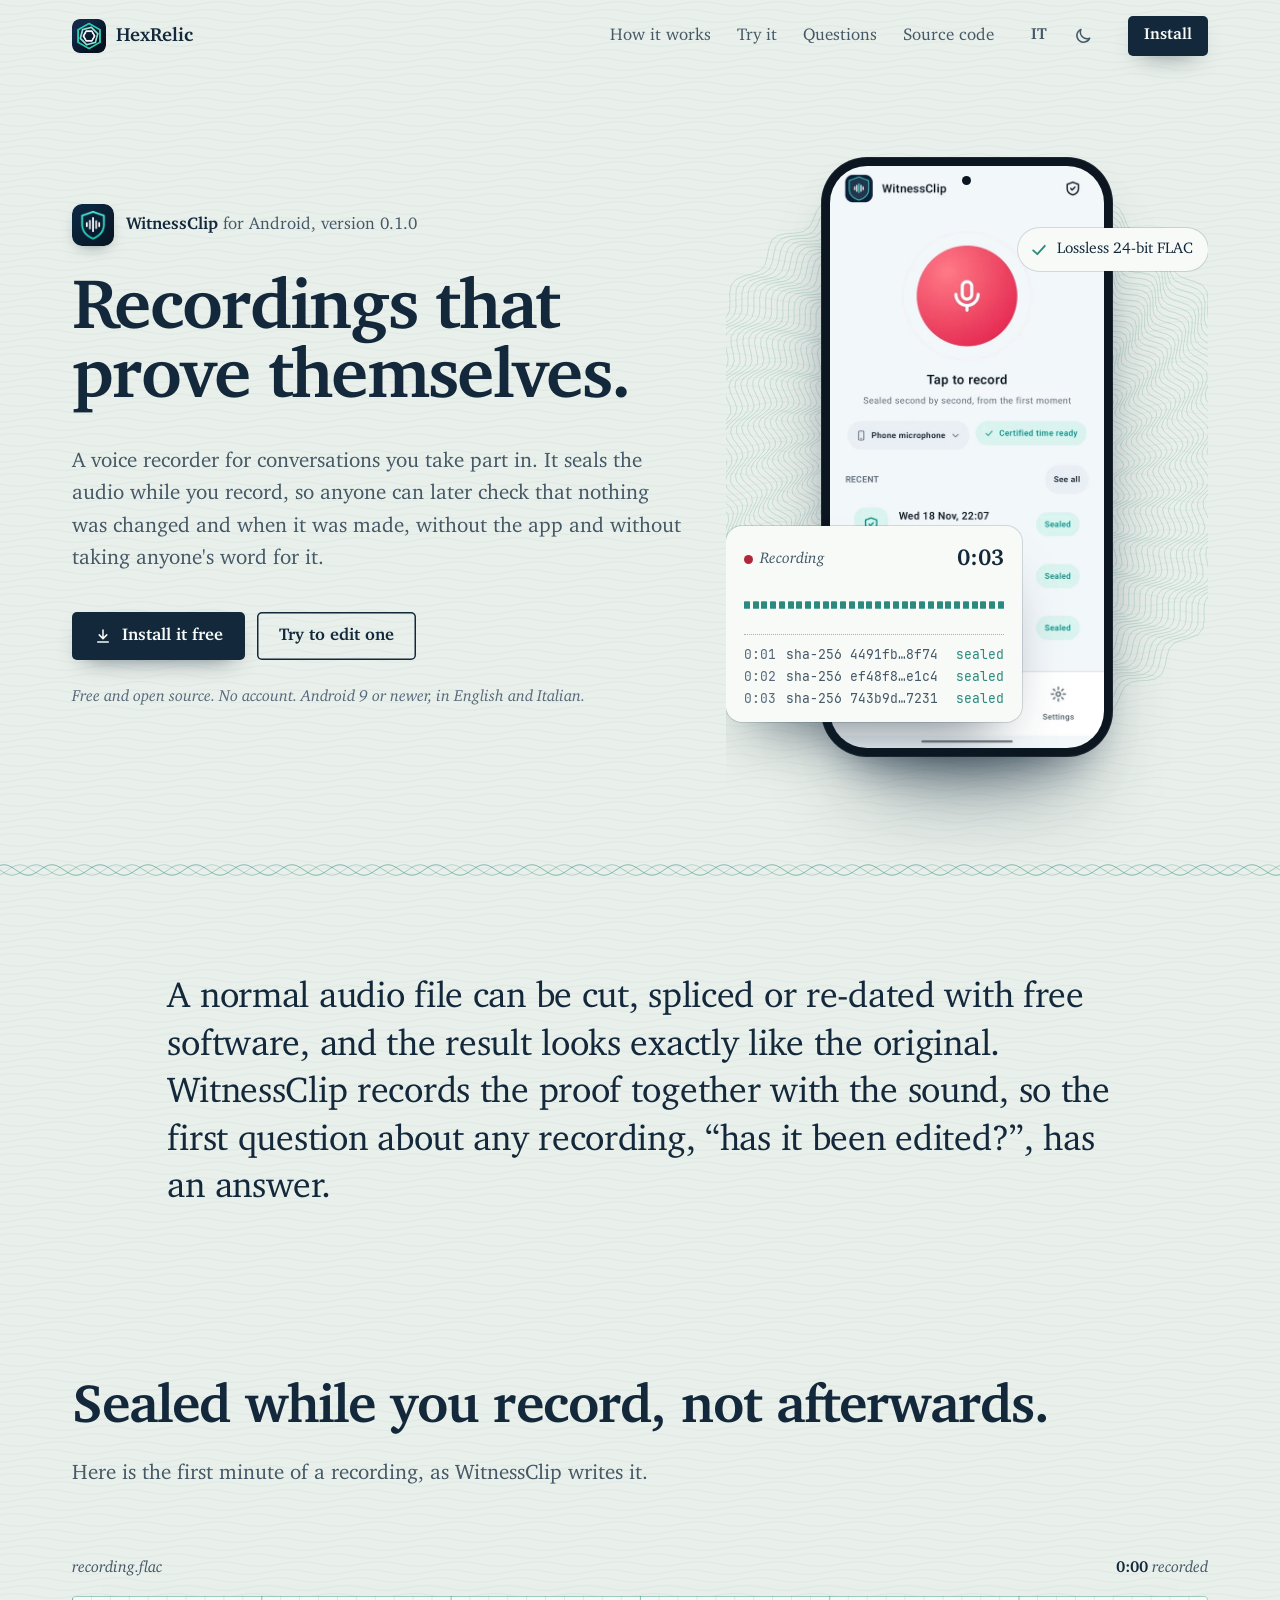
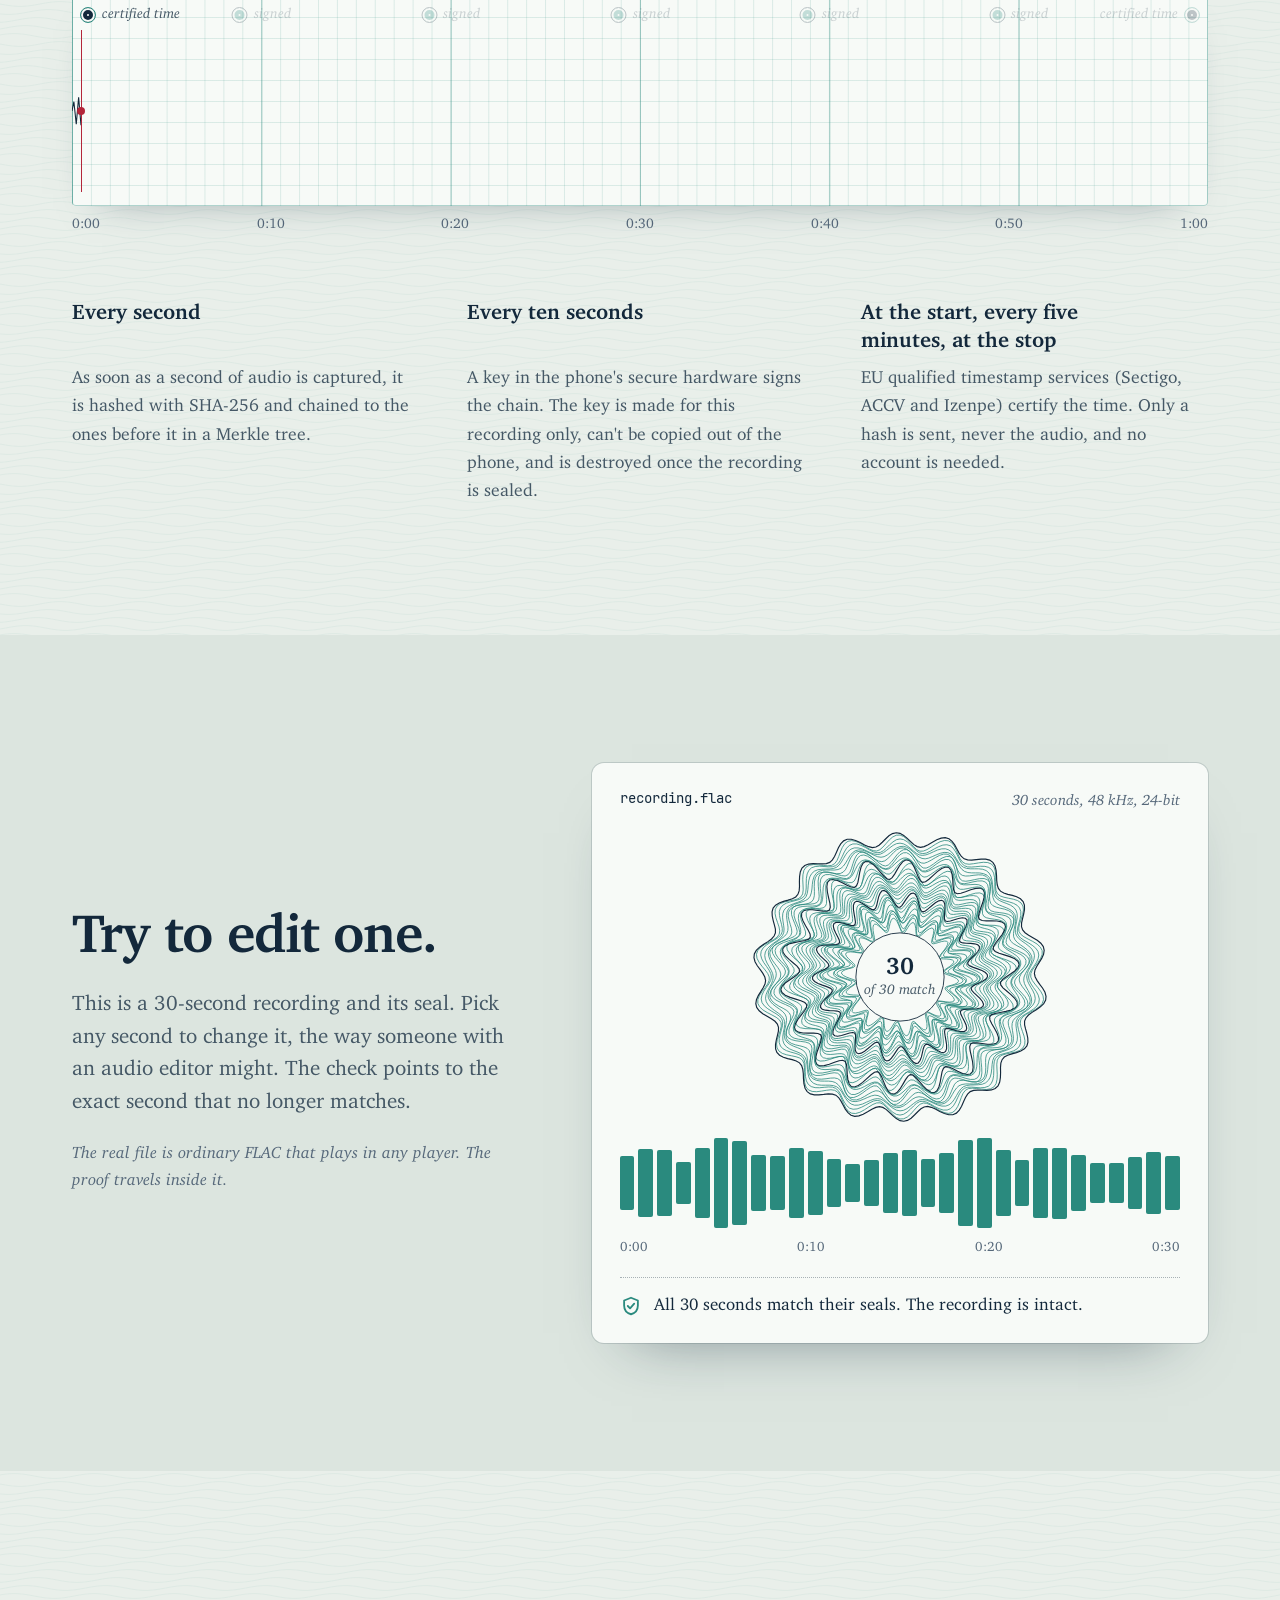
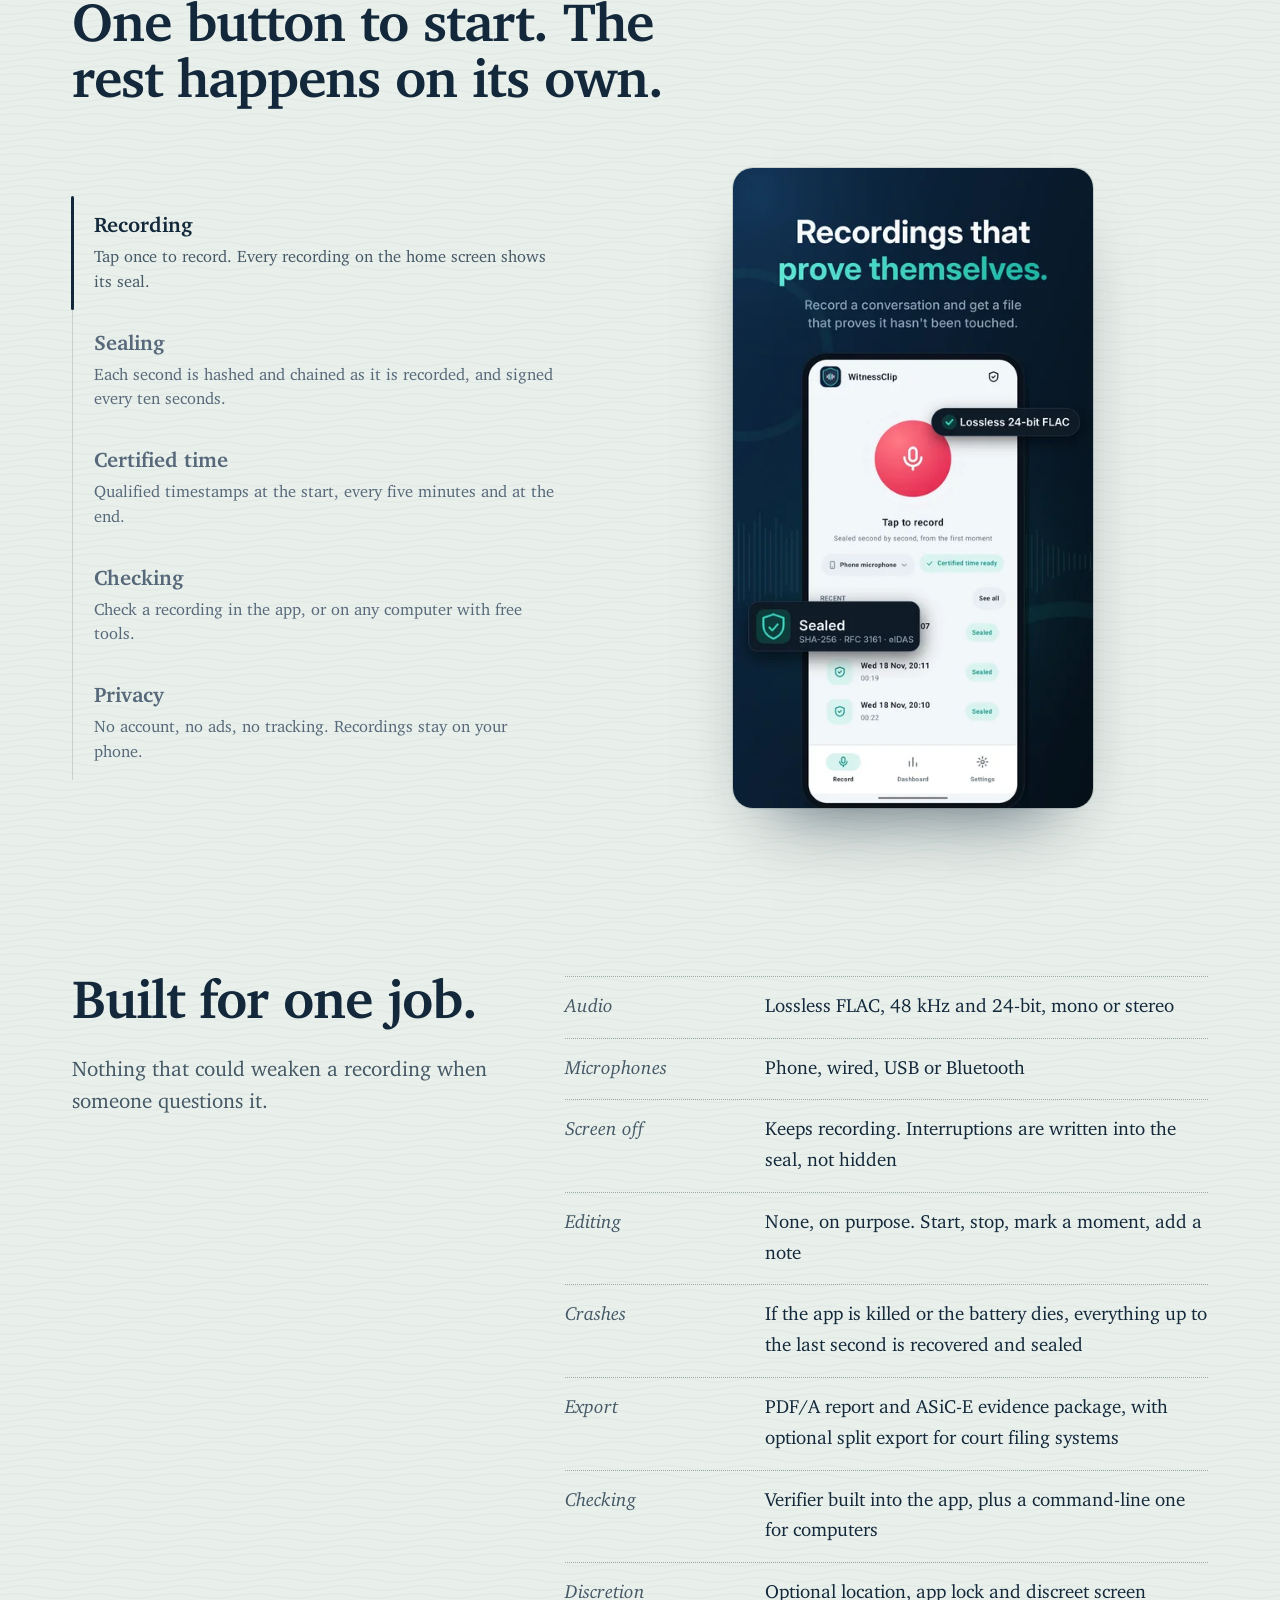
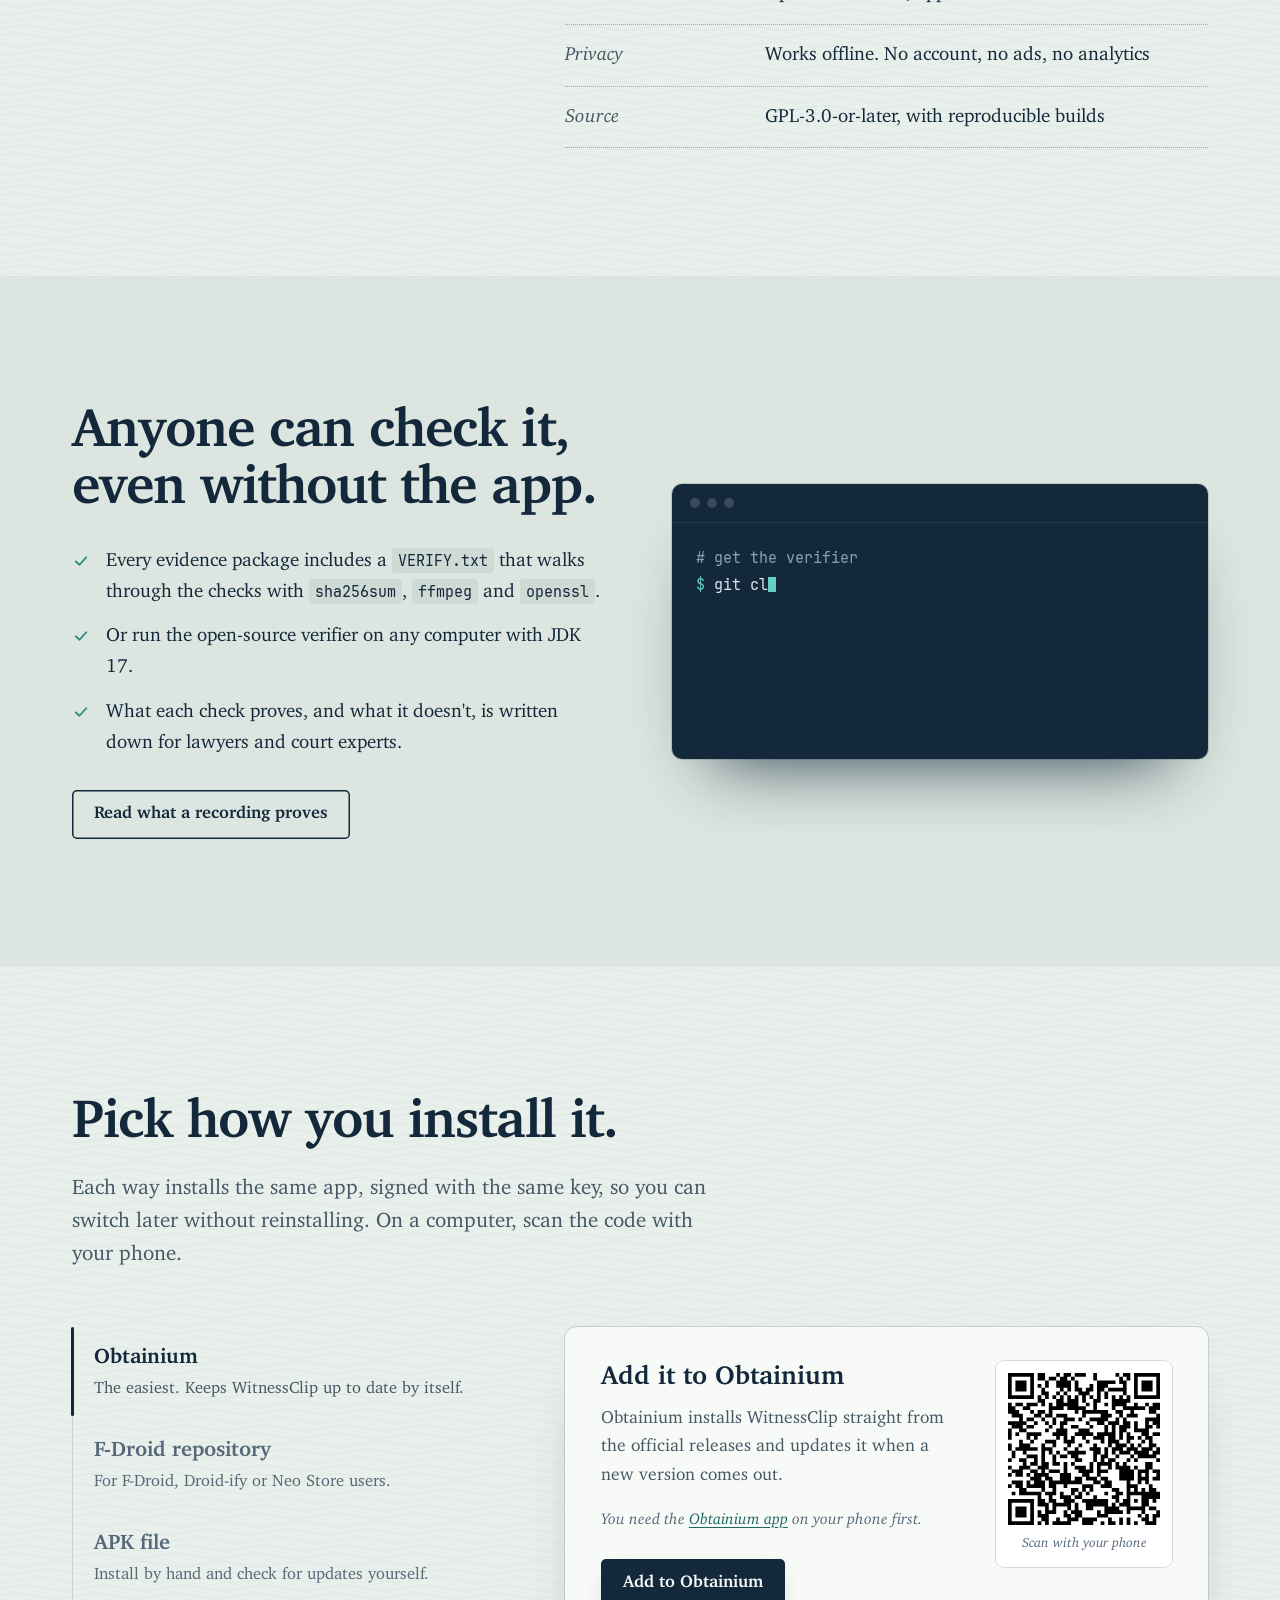
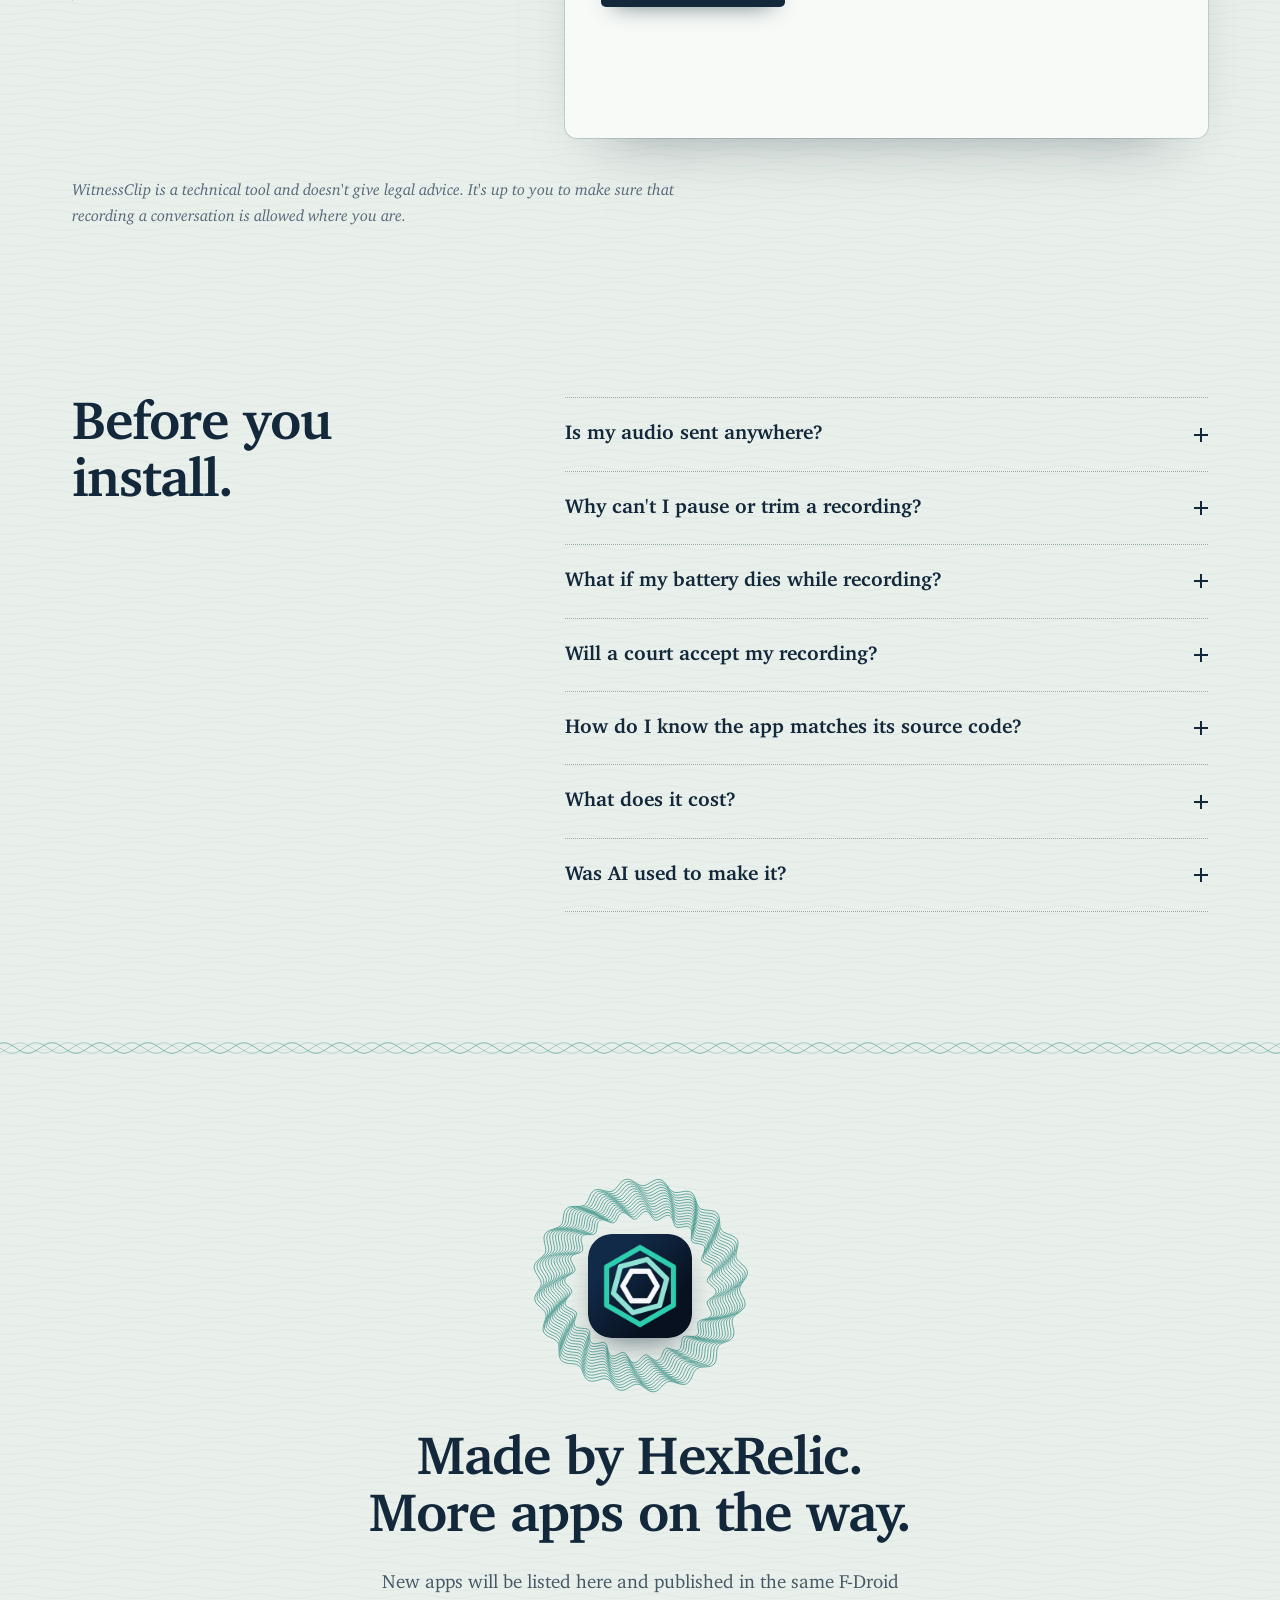
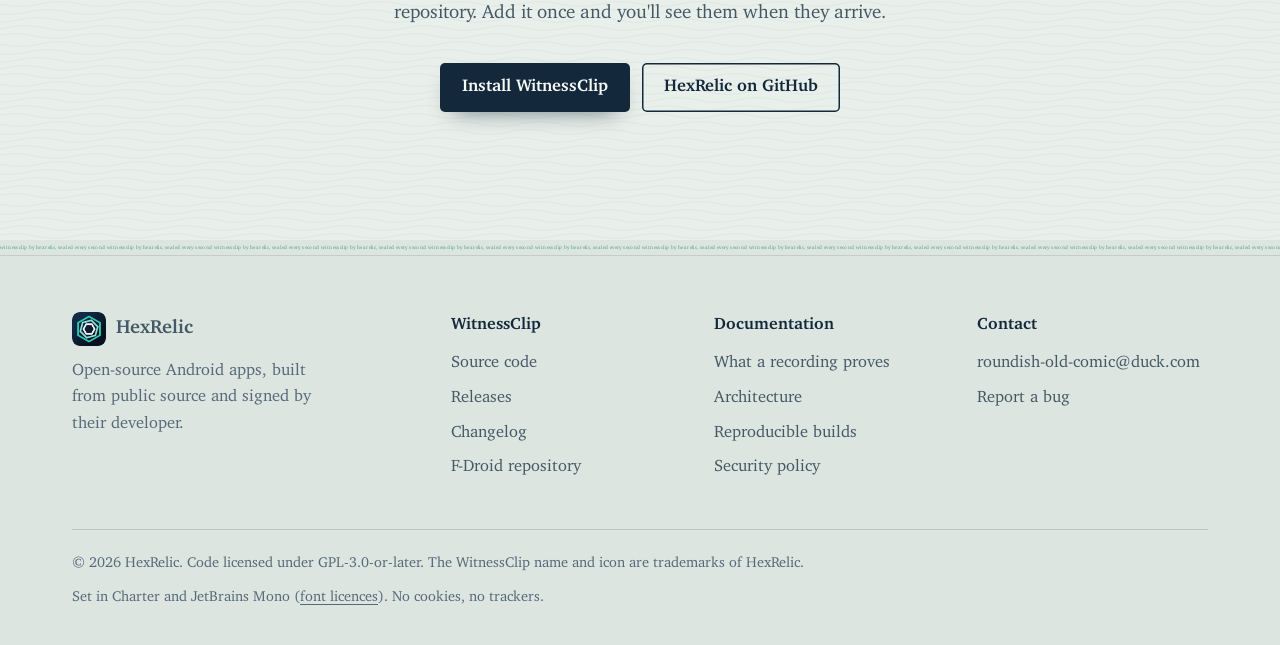
==== index.html @ 00e24122 "HexRelic website: WitnessClip landing page in English and Italian Signed-off-by: HexRelic <358402837" ====
<!doctype html>
<html lang="en">
<head>
<meta charset="utf-8">
<meta name="viewport" content="width=device-width, initial-scale=1">
<title>WitnessClip: Android voice recorder for verifiable evidence | HexRelic</title>
<meta name="description" content="WitnessClip is a free, open-source Android voice recorder that seals every recording with hardware signatures and EU qualified timestamps, so anyone can check it hasn't been edited.">
<link rel="canonical" href="https://hexrelic.github.io/">
<link rel="alternate" hreflang="en" href="https://hexrelic.github.io/">
<link rel="alternate" hreflang="it" href="https://hexrelic.github.io/it/">
<link rel="alternate" hreflang="x-default" href="https://hexrelic.github.io/">
<link rel="icon" type="image/png" href="favicon.png">
<meta name="theme-color" content="#e9efea" media="(prefers-color-scheme: light)">
<meta name="theme-color" content="#0f1c28" media="(prefers-color-scheme: dark)">

<meta property="og:type" content="website">
<meta property="og:site_name" content="HexRelic">
<meta property="og:locale" content="en_GB">
<meta property="og:locale:alternate" content="it_IT">
<meta property="og:title" content="WitnessClip: recordings that prove themselves">
<meta property="og:description" content="Free, open-source Android voice recorder that seals every recording so anyone can check it hasn't been edited.">
<meta property="og:url" content="https://hexrelic.github.io/">
<meta property="og:image" content="https://hexrelic.github.io/assets/og-image.png">
<meta property="og:image:width" content="1024">
<meta property="og:image:height" content="500">
<meta name="twitter:card" content="summary_large_image">

<script>
/* before the first paint: saved theme, and Italian for visitors whose browser asks for it */
(function () {
  var d = document.documentElement; d.classList.add("js");
  try {
    var t = localStorage.getItem("theme"); if (t) d.dataset.theme = t;
    var l = localStorage.getItem("lang"), n = (navigator.languages && navigator.languages[0]) || navigator.language || "";
    if (l === "it" || (!l && /^it\b/i.test(n))) location.replace("it/" + location.hash);
  } catch (e) {}
})();
</script>
<link rel="preload" href="fonts/charter-bold.woff2" as="font" type="font/woff2" crossorigin>
<link rel="preload" href="fonts/charter-regular.woff2" as="font" type="font/woff2" crossorigin>
<link rel="stylesheet" href="assets/site.css">

<script type="application/ld+json">
{
  "@context": "https://schema.org",
  "@type": "SoftwareApplication",
  "name": "WitnessClip",
  "operatingSystem": "Android 9+",
  "applicationCategory": "UtilitiesApplication",
  "description": "Android voice recorder that seals every recording with hardware signatures and EU qualified timestamps, so anyone can check it hasn't been edited.",
  "url": "https://hexrelic.github.io/",
  "image": "https://hexrelic.github.io/assets/witnessclip-icon.png",
  "screenshot": "https://hexrelic.github.io/assets/shot-1.webp",
  "downloadUrl": "https://github.com/HexRelic/WitnessClip/releases",
  "softwareVersion": "0.1.0",
  "inLanguage": ["en", "it"],
  "license": "https://www.gnu.org/licenses/gpl-3.0.html",
  "isAccessibleForFree": true,
  "offers": { "@type": "Offer", "price": "0", "priceCurrency": "EUR" },
  "author": { "@type": "Person", "name": "HexRelic", "url": "https://github.com/HexRelic" }
}
</script>
</head>
<body>

<header class="top" id="top-bar">
  <div class="wrap">
    <a class="brand" href="#"><img src="assets/hexrelic-seal.png" width="256" height="256" alt="">HexRelic</a>
    <nav aria-label="Main">
      <a href="#how">How it works</a>
      <a href="#try">Try it</a>
      <a href="#faq">Questions</a>
      <a class="keep" href="https://github.com/HexRelic/WitnessClip">Source code</a>
    </nav>
    <div class="prefs">
      <a class="lang" href="it/" hreflang="it" lang="it" data-lang="it" title="Leggi in italiano" aria-label="Leggi in italiano">IT</a>
      <button class="theme" id="theme" type="button" aria-label="Switch theme">
        <svg class="moon" viewBox="0 0 24 24" aria-hidden="true"><path d="M20 14.5A8 8 0 0 1 9.5 4a8 8 0 1 0 10.5 10.5z"/></svg>
        <svg class="sun" viewBox="0 0 24 24" aria-hidden="true"><circle cx="12" cy="12" r="4"/><path d="M12 2.5v2M12 19.5v2M2.5 12h2M19.5 12h2M5.3 5.3l1.4 1.4M17.3 17.3l1.4 1.4M5.3 18.7l1.4-1.4M17.3 6.7l1.4-1.4"/></svg>
      </button>
    </div>
    <a class="btn btn-ink btn-sm" href="#install">Install</a>
  </div>
</header>

<main>

  <!-- hero -->
  <div class="hero">
    <div class="wrap">
      <div>
        <div class="app"><img src="assets/witnessclip-icon.png" width="192" height="192" alt=""><span><b>WitnessClip</b> for Android, version 0.1.0</span></div>
        <h1><span>Recordings that</span> <span>prove themselves.</span></h1>
        <p class="lead">A voice recorder for conversations you take part in. It seals the audio while you
          record, so anyone can later check that nothing was changed and when it was made, without the app and
          without taking anyone's word for it.</p>
        <div class="ctas">
          <a class="btn btn-ink" href="#install"><svg viewBox="0 0 24 24" aria-hidden="true"><path d="M12 4v11M7 10.5l5 5 5-5M5 20h14"/></svg>Install it free</a>
          <a class="btn btn-line" href="#try">Try to edit one</a>
        </div>
        <p class="fine">Free and open source. No account. Android 9 or newer, in English and Italian.</p>
      </div>

      <figure class="hero-visual" id="hero-visual">
        <svg class="watermark" viewBox="-320 -320 640 640" aria-hidden="true"><g id="watermark"></g></svg>
        <div class="phone"><img src="assets/screen-record.webp" width="564" height="1197" fetchpriority="high"
          alt="WitnessClip home screen: a big record button, the chosen microphone, and recent recordings marked Sealed"></div>
        <div class="chip" aria-hidden="true"><svg viewBox="0 0 24 24"><path d="M5 12.5 10 17l9-10"/></svg>Lossless 24-bit FLAC</div>
        <div class="live" aria-hidden="true">
          <div class="live-top"><span class="rec"><i></i>Recording</span><span class="live-clock" id="live-clock">0:00</span></div>
          <div class="live-wave" id="live-wave"></div>
          <ul class="live-log" id="live-log"></ul>
        </div>
      </figure>
    </div>
  </div>

  <div class="band" aria-hidden="true"></div>

  <div class="statement">
    <div class="wrap">
      <p>A normal audio file can be cut, spliced or re-dated with free software, and the result looks exactly
        like the original. WitnessClip records the proof together with the sound, so the first question about any
        recording, “has it been edited?”, has an answer.</p>
    </div>
  </div>

  <!-- how it works -->
  <section class="sec" id="how">
    <div class="wrap">
      <h2>Sealed while you record, not afterwards.</h2>
      <p class="lede">Here is the first minute of a recording, as WitnessClip writes it.</p>

      <div class="chart" id="chart">
        <div class="chart-head"><span>recording.flac</span><span id="chart-state"><b>0:00</b> recorded</span></div>
        <div class="paper" id="paper">
          <svg class="trace" viewBox="0 0 1200 140" preserveAspectRatio="none" aria-hidden="true">
            <defs><clipPath id="trace-clip"><rect id="trace-rect" x="0" y="0" width="0" height="140"/></clipPath></defs>
            <path id="trace-path" clip-path="url(#trace-clip)" d=""/>
          </svg>
          <div class="pen" id="pen" style="left:0"></div>
        </div>
        <div class="axis"><span>0:00</span><span>0:10</span><span>0:20</span><span>0:30</span><span>0:40</span><span>0:50</span><span>1:00</span></div>
        <div class="legend" aria-hidden="true"><span><i class="ts"></i>certified time</span><span><i></i>signed</span></div>
      </div>

      <div class="cadence">
        <div>
          <h3>Every second</h3>
          <p>As soon as a second of audio is captured, it is hashed with SHA-256 and chained to the ones before it
            in a Merkle tree.</p>
        </div>
        <div>
          <h3>Every ten seconds</h3>
          <p>A key in the phone's secure hardware signs the chain. The key is made for this recording only, can't
            be copied out of the phone, and is destroyed once the recording is sealed.</p>
        </div>
        <div>
          <h3>At the start, every five minutes, at the stop</h3>
          <p>EU qualified timestamp services (Sectigo, ACCV and Izenpe) certify the time. Only a hash is sent,
            never the audio, and no account is needed.</p>
        </div>
      </div>
    </div>
  </section>

  <!-- try it -->
  <section class="sec try" id="try">
    <div class="wrap">
      <div>
        <h2>Try to edit one.</h2>
        <p class="lede">This is a 30-second recording and its seal. Pick any second to change it, the way someone
          with an audio editor might. The check points to the exact second that no longer matches.</p>
        <p class="hint">The real file is ordinary FLAC that plays in any player. The proof travels inside it.</p>
      </div>
      <div class="bench">
        <div class="bench-top"><b>recording.flac</b><span>30 seconds, 48 kHz, 24-bit</span></div>
        <div class="mini-box">
          <svg class="rosette" viewBox="-170 -170 340 340" aria-hidden="true">
            <g class="rings" id="mini-rings"></g>
            <circle class="disc" r="50"/>
          </svg>
          <div class="mini-dial" aria-hidden="true"><span><b id="mini-n">30</b>of 30 match</span></div>
          <div class="stamp" id="stamp" aria-hidden="true"></div>
        </div>
        <div class="wave" id="wave" role="group" aria-label="Seconds of the recording. Activate one to edit it."></div>
        <div class="wave-axis" aria-hidden="true"><span>0:00</span><span>0:10</span><span>0:20</span><span>0:30</span></div>
        <div class="verdict" id="verdict" aria-live="polite">
          <svg viewBox="0 0 24 24" id="v-icon" aria-hidden="true"><path d="M12 3l7.5 3v5.5c0 4.6-3.2 8.3-7.5 9.5-4.3-1.2-7.5-4.9-7.5-9.5V6z"/><path d="M8.5 12l2.5 2.5 4.5-5"/></svg>
          <span class="msg" id="v-msg">All 30 seconds match their seals. The recording is intact.</span>
          <button type="button" id="v-reset" hidden>Undo edits</button>
        </div>
      </div>
    </div>
  </section>

  <!-- screens -->
  <section class="sec screens">
    <div class="wrap">
      <h2>One button to start. The rest happens on its own.</h2>
      <div class="viewer-wrap">
        <div class="tabs" role="tablist" aria-label="Screens of the app" aria-orientation="vertical" id="shot-tabs">
          <span class="ind" aria-hidden="true"></span>
          <button role="tab" id="st-1" aria-controls="sf-1" aria-selected="true"><b>Recording</b><span>Tap once to record. Every recording on the home screen shows its seal.</span></button>
          <button role="tab" id="st-2" aria-controls="sf-2" aria-selected="false" tabindex="-1"><b>Sealing</b><span>Each second is hashed and chained as it is recorded, and signed every ten seconds.</span></button>
          <button role="tab" id="st-3" aria-controls="sf-3" aria-selected="false" tabindex="-1"><b>Certified time</b><span>Qualified timestamps at the start, every five minutes and at the end.</span></button>
          <button role="tab" id="st-4" aria-controls="sf-4" aria-selected="false" tabindex="-1"><b>Checking</b><span>Check a recording in the app, or on any computer with free tools.</span></button>
          <button role="tab" id="st-5" aria-controls="sf-5" aria-selected="false" tabindex="-1"><b>Privacy</b><span>No account, no ads, no tracking. Recordings stay on your phone.</span></button>
        </div>
        <div class="viewer">
          <figure class="active" id="sf-1" role="tabpanel" aria-labelledby="st-1"><img src="assets/shot-1.webp" width="432" height="768" loading="lazy" alt="Home screen with the record button and a list of sealed recordings"><figcaption><b>Recording</b>Tap once to record. Every recording shows its seal.</figcaption></figure>
          <figure id="sf-2" role="tabpanel" aria-labelledby="st-2"><img src="assets/shot-2.webp" width="432" height="768" loading="lazy" alt="Recording screen with a hash for every second"><figcaption><b>Sealing</b>Every second hashed and chained, signed every ten seconds.</figcaption></figure>
          <figure id="sf-3" role="tabpanel" aria-labelledby="st-3"><img src="assets/shot-3.webp" width="432" height="768" loading="lazy" alt="Certified times from EU qualified services"><figcaption><b>Certified time</b>Qualified timestamps at the start, every five minutes and at the end.</figcaption></figure>
          <figure id="sf-4" role="tabpanel" aria-labelledby="st-4"><img src="assets/shot-4.webp" width="432" height="768" loading="lazy" alt="Checking a recording: original recording, not a single sample changed"><figcaption><b>Checking</b>In the app, or on any computer with free tools.</figcaption></figure>
          <figure id="sf-5" role="tabpanel" aria-labelledby="st-5"><img src="assets/shot-5.webp" width="432" height="768" loading="lazy" alt="Settings: no account, no ads, no tracking, works offline"><figcaption><b>Privacy</b>No account, no ads, no tracking.</figcaption></figure>
        </div>
      </div>
    </div>
  </section>

  <!-- spec -->
  <section class="sec" id="features" style="padding-top:40px">
    <div class="wrap spec-wrap">
      <div>
        <h2>Built for one job.</h2>
        <p class="lede">Nothing that could weaken a recording when someone questions it.</p>
      </div>
      <dl class="spec">
        <div><dt>Audio</dt><dd>Lossless FLAC, 48 kHz and 24-bit, mono or stereo</dd></div>
        <div><dt>Microphones</dt><dd>Phone, wired, USB or Bluetooth</dd></div>
        <div><dt>Screen off</dt><dd>Keeps recording. Interruptions are written into the seal, not hidden</dd></div>
        <div><dt>Editing</dt><dd>None, on purpose. Start, stop, mark a moment, add a note</dd></div>
        <div><dt>Crashes</dt><dd>If the app is killed or the battery dies, everything up to the last second is recovered and sealed</dd></div>
        <div><dt>Export</dt><dd>PDF/A report and ASiC-E evidence package, with optional split export for court filing systems</dd></div>
        <div><dt>Checking</dt><dd>Verifier built into the app, plus a command-line one for computers</dd></div>
        <div><dt>Discretion</dt><dd>Optional location, app lock and discreet screen</dd></div>
        <div><dt>Privacy</dt><dd>Works offline. No account, no ads, no analytics</dd></div>
        <div><dt>Source</dt><dd>GPL-3.0-or-later, with reproducible builds</dd></div>
      </dl>
    </div>
  </section>

  <!-- verify -->
  <section class="sec verify">
    <div class="wrap">
      <div>
        <h2>Anyone can check it, even without the app.</h2>
        <ul class="ticks">
          <li><svg viewBox="0 0 24 24" aria-hidden="true"><path d="M5 12.5 10 17l9-10"/></svg><span>Every evidence package includes a <code>VERIFY.txt</code> that walks through the checks with <code>sha256sum</code>, <code>ffmpeg</code> and <code>openssl</code>.</span></li>
          <li><svg viewBox="0 0 24 24" aria-hidden="true"><path d="M5 12.5 10 17l9-10"/></svg><span>Or run the open-source verifier on any computer with JDK 17.</span></li>
          <li><svg viewBox="0 0 24 24" aria-hidden="true"><path d="M5 12.5 10 17l9-10"/></svg><span>What each check proves, and what it doesn't, is written down for lawyers and court experts.</span></li>
        </ul>
        <a class="btn btn-line" href="https://github.com/HexRelic/WitnessClip/blob/HEAD/docs/TRIAL-GUARANTEES.md">Read what a recording proves</a>
      </div>
      <div class="term" role="img" aria-label="Commands to check a recording on a computer: clone the WitnessClip repository, then run the verifier on recording.flac">
        <div class="term-bar"><i></i><i></i><i></i></div>
<pre id="term"><span class="c"># get the verifier</span>
<span class="p">$ </span>git clone https://github.com/HexRelic/WitnessClip
<span class="p">$ </span>cd WitnessClip

<span class="c"># check a recording</span>
<span class="p">$ </span>./gradlew :core:run --args="recording.flac"
<span class="p">$ </span><span class="cursor"></span></pre>
      </div>
    </div>
  </section>

  <!-- install -->
  <section class="sec" id="install">
    <div class="wrap">
      <h2>Pick how you install it.</h2>
      <p class="lede">Each way installs the same app, signed with the same key, so you can switch later without
        reinstalling. On a computer, scan the code with your phone.</p>

      <div class="installer">
        <div class="tabs" role="tablist" aria-label="Ways to install" aria-orientation="vertical" id="way-tabs">
          <span class="ind" aria-hidden="true"></span>
          <button role="tab" id="wt-1" aria-controls="wp-1" aria-selected="true"><b>Obtainium</b><span>The easiest. Keeps WitnessClip up to date by itself.</span></button>
          <button role="tab" id="wt-2" aria-controls="wp-2" aria-selected="false" tabindex="-1"><b>F-Droid repository</b><span>For F-Droid, Droid-ify or Neo Store users.</span></button>
          <button role="tab" id="wt-3" aria-controls="wp-3" aria-selected="false" tabindex="-1"><b>APK file</b><span>Install by hand and check for updates yourself.</span></button>
        </div>
        <div class="panels">
          <div class="panel" id="wp-1" role="tabpanel" aria-labelledby="wt-1">
            <div>
              <h3>Add it to Obtainium</h3>
              <p>Obtainium installs WitnessClip straight from the official releases and updates it when a new
                version comes out.</p>
              <p class="note">You need the <a href="https://obtainium.imranr.dev/">Obtainium app</a> on your phone first.</p>
              <a class="btn btn-ink" href="https://apps.obtainium.imranr.dev/redirect?r=obtainium://add/https://github.com/HexRelic/WitnessClip">Add to Obtainium</a>
            </div>
            <div class="qr"><img src="assets/qr-obtainium.svg" width="168" height="168" alt="QR code: add WitnessClip to Obtainium"><span>Scan with your phone</span></div>
          </div>
          <div class="panel" id="wp-2" role="tabpanel" aria-labelledby="wt-2" hidden>
            <div>
              <h3>Add the HexRelic repository</h3>
              <p>Add it once in F-Droid, Droid-ify or Neo Store. WitnessClip then updates like any other app, and
                future HexRelic apps appear there too.</p>
              <p class="note">Your app store will show this fingerprint. It should match:</p>
              <div class="fp"><code id="fp">BB1709DC3912D984DF24876838BCF2A168500F2072516125BA6C3BF942E1731E</code><button type="button" id="fp-copy">Copy</button></div>
              <a class="btn btn-ink" href="https://fdroid.link/#https://hexrelic.github.io/fdroid/repo?fingerprint=BB1709DC3912D984DF24876838BCF2A168500F2072516125BA6C3BF942E1731E">Add the repository</a>
            </div>
            <div class="qr"><img src="assets/qr-fdroid.svg" width="168" height="168" alt="QR code: add the HexRelic F-Droid repository"><span>Scan with your phone</span></div>
          </div>
          <div class="panel" id="wp-3" role="tabpanel" aria-labelledby="wt-3" hidden>
            <div>
              <h3>Download the APK</h3>
              <p>Get the APK from the releases page and open it on your phone. You'll need to check for new versions
                yourself.</p>
              <p class="note">You can compare the signing certificate with the one in the
                <a href="https://github.com/HexRelic/WitnessClip/blob/HEAD/docs/REPRODUCIBLE.md">build notes</a>.</p>
              <a class="btn btn-ink" href="https://github.com/HexRelic/WitnessClip/releases">Go to releases</a>
            </div>
            <div class="qr"><img src="assets/qr-releases.svg" width="168" height="168" alt="QR code: WitnessClip releases page"><span>Scan with your phone</span></div>
          </div>
        </div>
      </div>
      <p class="legal-note">WitnessClip is a technical tool and doesn't give legal advice. It's up to you to make
        sure that recording a conversation is allowed where you are.</p>
    </div>
  </section>

  <!-- faq -->
  <section class="sec" id="faq" style="padding-top:40px">
    <div class="wrap faq-wrap">
      <h2>Before you install.</h2>
      <div class="faq">
        <details>
          <summary>Is my audio sent anywhere?<span class="x" aria-hidden="true"></span></summary>
          <p>No. To get a certified time, the app sends only a hash of the audio to the timestamp services, never
            the audio itself. Those services are free and need no account. Your recordings stay on your phone
            until you export them.</p>
        </details>
        <details>
          <summary>Why can't I pause or trim a recording?<span class="x" aria-hidden="true"></span></summary>
          <p>Because a gap or a cut is exactly what someone would question later. You can mark a moment or add a
            note instead, and interruptions are written into the seal rather than hidden.</p>
        </details>
        <details>
          <summary>What if my battery dies while recording?<span class="x" aria-hidden="true"></span></summary>
          <p>The recording isn't lost. Everything up to the last second is recovered and sealed the next time the
            app starts, and marked as interrupted. The same happens if the system closes the app.</p>
        </details>
        <details>
          <summary>Will a court accept my recording?<span class="x" aria-hidden="true"></span></summary>
          <p>That's for the court to decide. WitnessClip makes it possible to show that a file hasn't been changed
            and when it was made.
            <a href="https://github.com/HexRelic/WitnessClip/blob/HEAD/docs/TRIAL-GUARANTEES.md">What a recording proves</a>
            explains what each check establishes and what it doesn't. The app doesn't give legal advice, and it's
            up to you to make sure recording is allowed where you are.</p>
        </details>
        <details>
          <summary>How do I know the app matches its source code?<span class="x" aria-hidden="true"></span></summary>
          <p>Release builds are reproducible: building the same version from the public source gives a
            byte-identical app, so anyone can confirm the published app comes from that code.</p>
        </details>
        <details>
          <summary>What does it cost?<span class="x" aria-hidden="true"></span></summary>
          <p>Nothing. WitnessClip is free and open source under the GNU GPL, version 3 or later, with no ads and
            no in-app purchases.</p>
        </details>
        <details>
          <summary>Was AI used to make it?<span class="x" aria-hidden="true"></span></summary>
          <p>HexRelic develops the app with the help of large language models to speed up development, testing
            and fixes. The app itself contains no AI: recordings are never analysed, transcribed, enhanced or
            altered.</p>
        </details>
      </div>
    </div>
  </section>

  <div class="band" aria-hidden="true"></div>

  <!-- outro -->
  <section class="outro">
    <div class="wrap">
      <div class="outro-seal">
        <svg viewBox="-110 -110 220 220" aria-hidden="true"><g id="outro-rings"></g></svg>
        <img src="assets/hexrelic-seal.png" width="256" height="256" alt="HexRelic seal">
      </div>
      <h2>Made by HexRelic. More apps on the way.</h2>
      <p>New apps will be listed here and published in the same F-Droid repository. Add it once and you'll see
        them when they arrive.</p>
      <div class="ctas">
        <a class="btn btn-ink" href="#install">Install WitnessClip</a>
        <a class="btn btn-line" href="https://github.com/HexRelic">HexRelic on GitHub</a>
      </div>
    </div>
  </section>
</main>

<footer>
  <div class="micro" aria-hidden="true" id="micro"></div>
  <div class="wrap">
    <div class="foot">
      <div>
        <a class="brand" href="#"><img src="assets/hexrelic-seal.png" width="256" height="256" alt="">HexRelic</a>
        <p>Open-source Android apps, built from public source and signed by their developer.</p>
      </div>
      <div>
        <h4>WitnessClip</h4>
        <ul>
          <li><a href="https://github.com/HexRelic/WitnessClip">Source code</a></li>
          <li><a href="https://github.com/HexRelic/WitnessClip/releases">Releases</a></li>
          <li><a href="https://github.com/HexRelic/WitnessClip/blob/HEAD/CHANGELOG.md">Changelog</a></li>
          <li><a href="https://github.com/HexRelic/fdroid">F-Droid repository</a></li>
        </ul>
      </div>
      <div>
        <h4>Documentation</h4>
        <ul>
          <li><a href="https://github.com/HexRelic/WitnessClip/blob/HEAD/docs/TRIAL-GUARANTEES.md">What a recording proves</a></li>
          <li><a href="https://github.com/HexRelic/WitnessClip/blob/HEAD/docs/ARCHITECTURE.md">Architecture</a></li>
          <li><a href="https://github.com/HexRelic/WitnessClip/blob/HEAD/docs/REPRODUCIBLE.md">Reproducible builds</a></li>
          <li><a href="https://github.com/HexRelic/WitnessClip/blob/HEAD/SECURITY.md">Security policy</a></li>
        </ul>
      </div>
      <div>
        <h4>Contact</h4>
        <ul>
          <li><a href="mailto:roundish-old-comic@duck.com">roundish-old-comic@duck.com</a></li>
          <li><a href="https://github.com/HexRelic/WitnessClip/issues">Report a bug</a></li>
        </ul>
      </div>
    </div>
    <div class="legal">
      <span>© 2026 HexRelic. Code licensed under GPL-3.0-or-later. The WitnessClip name and icon are trademarks of HexRelic.</span>
      <span>Set in Charter and JetBrains Mono (<a href="fonts/LICENSES.txt">font licences</a>). No cookies, no trackers.</span>
    </div>
  </div>
</footer>

<script src="assets/site.js"></script>
</body>
</html>
---- assets/site.css ----
@font-face { font-family: "Charter"; font-weight: 400; font-style: normal; font-display: swap; src: url("../fonts/charter-regular.woff2") format("woff2"); }
@font-face { font-family: "Charter"; font-weight: 400; font-style: italic; font-display: swap; src: url("../fonts/charter-italic.woff2") format("woff2"); }
@font-face { font-family: "Charter"; font-weight: 700; font-style: normal; font-display: swap; src: url("../fonts/charter-bold.woff2") format("woff2"); }
@font-face { font-family: "Charter"; font-weight: 700; font-style: italic; font-display: swap; src: url("../fonts/charter-bold-italic.woff2") format("woff2"); }
@font-face { font-family: "JB Mono"; font-weight: 400; font-display: swap; src: url("../fonts/jetbrains-mono.woff2") format("woff2"); }

/* ---------- themes ---------- */
/* light: security paper by day */
:root {
  color-scheme: light;
  --paper: #e9efea;
  --paper-2: #dce5df;
  --sheet: #f7faf7;
  --ink: #13283b;
  --ink-hover: #1f3d58;
  --ink-2: #455866;
  --ink-3: #56687a;
  --line: #2a8a7e;
  --link: #1b6a61;
  --void: #b3263a;
  --rule: rgba(19, 40, 59, .15);
  --dot: rgba(19, 40, 59, .35);
  --tint: rgba(19, 40, 59, .06);
  --sh: 19, 40, 59;
  --nav: rgba(233, 239, 234, .9);
  --term: #13283b;
  --serif: "Charter", "Bitstream Charter", Georgia, serif;
  --mono: "JB Mono", ui-monospace, "SF Mono", Menlo, Consolas, monospace;
  --max: 1200px;
  --ease: cubic-bezier(.2, .7, .2, 1);
}
/* dark: the same paper at night. Applied when the system asks for it, unless the visitor picked light. */
@media (prefers-color-scheme: dark) {
  :root:not([data-theme="light"]) {
    color-scheme: dark;
    --paper: #0f1c28; --paper-2: #142433; --sheet: #182b3a;
    --ink: #e3ebe7; --ink-hover: #ffffff; --ink-2: #b0bec0; --ink-3: #91a4aa;
    --line: #4fc4b4; --link: #78dacb; --void: #ff7383;
    --rule: rgba(227, 235, 231, .13); --dot: rgba(227, 235, 231, .28); --tint: rgba(227, 235, 231, .07);
    --sh: 0, 0, 0; --nav: rgba(15, 28, 40, .88); --term: #0a151e;
  }
}
:root[data-theme="dark"] {
  color-scheme: dark;
  --paper: #0f1c28; --paper-2: #142433; --sheet: #182b3a;
  --ink: #e3ebe7; --ink-hover: #ffffff; --ink-2: #b0bec0; --ink-3: #91a4aa;
  --line: #4fc4b4; --link: #78dacb; --void: #ff7383;
  --rule: rgba(227, 235, 231, .13); --dot: rgba(227, 235, 231, .28); --tint: rgba(227, 235, 231, .07);
  --sh: 0, 0, 0; --nav: rgba(15, 28, 40, .88); --term: #0a151e;
}

* { box-sizing: border-box; }
html { scroll-padding-top: 84px; scroll-behavior: smooth; }
html, body { overflow-x: clip; }
body { margin: 0; color: var(--ink); background: var(--paper) url("ground.svg") repeat; font: 400 19px/1.62 var(--serif); -webkit-font-smoothing: antialiased; transition: background-color .35s, color .35s; }
img { max-width: 100%; height: auto; display: block; }
a { color: var(--link); text-decoration-thickness: 1px; text-underline-offset: 3px; }
a:hover { color: var(--ink); }
button { font: inherit; color: inherit; }
:focus-visible { outline: 2px solid var(--line); outline-offset: 3px; border-radius: 3px; }
h1, h2, h3 { font-weight: 700; margin: 0; text-wrap: balance; }
h2 { font-size: clamp(34px, 4.4vw, 54px); line-height: 1.05; letter-spacing: -.018em; }
h3 { font-size: 21px; line-height: 1.3; }
p { text-wrap: pretty; }
code { font-family: var(--mono); font-size: .8em; background: var(--tint); padding: 2px 6px; border-radius: 4px; }
.wrap { max-width: var(--max); margin: 0 auto; padding: 0 32px; }
.sec { padding: 128px 0; }
.lede { font-size: 21px; line-height: 1.55; color: var(--ink-2); max-width: 31em; margin: 22px 0 0; }
.band { height: 16px; background: url("band.svg") repeat-x center; }
.en-only { font-weight: 400; font-style: italic; }

/* buttons: flat ink, like a printed stamp block */
.btn { display: inline-flex; align-items: center; gap: 10px; padding: 14px 22px; border-radius: 5px; font: 700 17px/1.2 var(--serif); text-decoration: none; cursor: pointer; border: 0; white-space: nowrap; transition: background .2s, color .2s, box-shadow .2s, transform .12s; }
.btn:active { transform: translateY(1px); }
.btn-ink { background: var(--ink); color: var(--sheet); box-shadow: 0 10px 24px -14px rgba(var(--sh), .8); }
.btn-ink:hover { background: var(--ink-hover); color: var(--sheet); }
.btn-line { color: var(--ink); box-shadow: inset 0 0 0 1.5px var(--ink); background: transparent; }
.btn-line:hover { background: var(--tint); color: var(--ink); }
.btn svg { width: 18px; height: 18px; fill: none; stroke: currentColor; stroke-width: 2; stroke-linecap: round; stroke-linejoin: round; }
.btn-sm { padding: 10px 16px; font-size: 16px; }

/* ---------- nav ---------- */
.top { position: fixed; inset: 0 0 auto; z-index: 50; transition: background .3s, box-shadow .3s; }
.top.scrolled { background: var(--nav); backdrop-filter: blur(10px); -webkit-backdrop-filter: blur(10px); box-shadow: 0 1px 0 var(--rule); }
.top .wrap { display: flex; align-items: center; gap: 26px; height: 72px; }
.brand { display: flex; align-items: center; gap: 10px; font-weight: 700; font-size: 19px; color: var(--ink); text-decoration: none; margin-right: auto; }
.brand img { width: 34px; height: 34px; border-radius: 8px; }
.top nav { display: flex; gap: 26px; }
.top nav a { color: var(--ink-2); text-decoration: none; font-size: 17px; }
.top nav a:hover { color: var(--ink); text-decoration: underline; }
.prefs { display: flex; align-items: center; gap: 6px; }
.lang, .theme { display: grid; place-items: center; height: 38px; min-width: 38px; padding: 0 8px; border-radius: 5px; color: var(--ink-2); text-decoration: none; font-size: 16px; font-weight: 700; letter-spacing: .02em; background: none; border: 0; cursor: pointer; transition: background .2s, color .2s; }
.lang:hover, .theme:hover { background: var(--tint); color: var(--ink); }
.theme svg { width: 20px; height: 20px; fill: none; stroke: currentColor; stroke-width: 1.8; stroke-linecap: round; stroke-linejoin: round; grid-area: 1 / 1; transition: transform .5s var(--ease), opacity .3s; }
/* show the moon in light mode (switch to dark), the sun in dark mode */
.theme .sun { opacity: 0; transform: rotate(-90deg) scale(.5); }
:root[data-theme="dark"] .theme .sun { opacity: 1; transform: none; }
:root[data-theme="dark"] .theme .moon { opacity: 0; transform: rotate(90deg) scale(.5); }
@media (prefers-color-scheme: dark) {
  :root:not([data-theme="light"]) .theme .sun { opacity: 1; transform: none; }
  :root:not([data-theme="light"]) .theme .moon { opacity: 0; transform: rotate(90deg) scale(.5); }
}

/* ---------- hero ---------- */
.hero { padding: 132px 0 80px; }
.hero .wrap { display: grid; grid-template-columns: minmax(0, 1.12fr) minmax(0, .88fr); gap: 40px; align-items: center; }
.app { display: flex; align-items: center; gap: 12px; margin-bottom: 30px; font-size: 17px; color: var(--ink-2); }
.app img { width: 42px; height: 42px; border-radius: 10px; box-shadow: 0 6px 16px -8px rgba(var(--sh), .6); }
.app b { color: var(--ink); }
.hero h1 { font-size: clamp(46px, 5.5vw, 80px); line-height: .98; letter-spacing: -.024em; }
.hero h1 span { display: block; }
:lang(it) .hero h1 { font-size: clamp(44px, 4.8vw, 74px); }
.hero .lead { font-size: 21px; line-height: 1.55; color: var(--ink-2); max-width: 29em; margin: 32px 0 36px; }
.ctas { display: flex; flex-wrap: wrap; gap: 12px; }
.fine { margin: 24px 0 0; font-size: 16px; font-style: italic; color: var(--ink-3); }

.hero-visual { position: relative; margin: 0; height: 650px; display: grid; place-items: center; overflow-x: clip; overflow-y: visible; }
.watermark { position: absolute; left: 50%; top: 50%; width: 640px; height: 640px; max-width: none; transform: translate(-50%, -50%); pointer-events: none; overflow: visible; }
.watermark path { fill: none; stroke: var(--line); stroke-width: .6; opacity: .3; vector-effect: non-scaling-stroke; }
.phone { position: relative; width: 292px; padding: 9px; border-radius: 46px; background: #0b1620; box-shadow: inset 0 0 0 1px rgba(255, 255, 255, .08), 0 60px 90px -50px rgba(var(--sh), .85), 0 24px 44px -26px rgba(var(--sh), .55); transition: transform .9s var(--ease); }
.phone img { width: 100%; border-radius: 37px; }
.phone::after { content: ""; position: absolute; top: 19px; left: 50%; width: 9px; height: 9px; margin-left: -4.5px; border-radius: 50%; background: #0b1620; }
.live { position: absolute; left: 0; bottom: 60px; width: 296px; background: var(--sheet); border-radius: 16px; padding: 15px 18px 14px; box-shadow: 0 0 0 1px var(--rule), 0 34px 60px -30px rgba(var(--sh), .65); transition: transform .9s var(--ease); }
.live-top { display: flex; align-items: center; gap: 8px; }
.rec { display: inline-flex; align-items: center; gap: 7px; font-size: 15.5px; font-style: italic; color: var(--ink-2); }
.rec i { width: 9px; height: 9px; border-radius: 50%; background: var(--void); animation: blink 1.3s infinite; }
@keyframes blink { 50% { opacity: .2; } }
.live-clock { margin-left: auto; font-weight: 700; font-size: 23px; font-variant-numeric: tabular-nums; }
.live-wave { display: flex; align-items: center; gap: 3px; height: 38px; margin: 8px 0 10px; }
.live-wave span { flex: 1; height: 100%; border-radius: 2px; background: var(--line); transform: scaleY(.2); animation: eq var(--d) ease-in-out infinite; animation-delay: var(--o); }
@keyframes eq { 0%, 100% { transform: scaleY(.16); } 50% { transform: scaleY(var(--s)); } }
.live-log { list-style: none; margin: 0; padding: 10px 0 0; border-top: 1px dotted var(--dot); display: grid; grid-template-rows: repeat(3, 19px); align-content: start; gap: 3px; overflow: hidden; font: 12.5px/19px var(--mono); color: var(--ink-2); }
.live-log li { display: flex; gap: 10px; white-space: nowrap; animation: tick .35s var(--ease); }
.live-log .t { color: var(--ink-3); }
.live-log .ok { margin-left: auto; color: var(--line); }
.live-log li.sig { color: var(--ink); }
@keyframes tick { from { opacity: 0; transform: translateY(6px); } }
.chip { position: absolute; right: 0; top: 96px; display: flex; align-items: center; gap: 8px; padding: 9px 15px 9px 11px; border-radius: 999px; background: var(--sheet); font-size: 15.5px; white-space: nowrap; box-shadow: 0 0 0 1px var(--rule), 0 20px 40px -24px rgba(var(--sh), .6); transition: transform .9s var(--ease); }
.chip svg { width: 20px; height: 20px; fill: none; stroke: var(--line); stroke-width: 2.2; stroke-linecap: round; stroke-linejoin: round; }

/* ---------- statement ---------- */
.statement { padding: 96px 0 40px; }
.statement p { margin: 0 0 0 8.4%; max-width: 27em; font-size: clamp(25px, 2.9vw, 36px); line-height: 1.32; letter-spacing: -.008em; }

/* ---------- how: chart recorder ---------- */
.chart { margin-top: 64px; }
.chart-head { display: flex; justify-content: space-between; gap: 16px; font-size: 16px; font-style: italic; color: var(--ink-2); margin-bottom: 14px; }
.chart-head b { font-style: normal; color: var(--ink); font-variant-numeric: tabular-nums; }
.paper { position: relative; height: 210px; border-radius: 4px; background-color: var(--sheet);
  background-image:
    linear-gradient(to right, rgba(42, 138, 126, .42) 1px, transparent 1px),
    linear-gradient(to right, rgba(42, 138, 126, .14) 1px, transparent 1px),
    linear-gradient(to bottom, rgba(42, 138, 126, .14) 1px, transparent 1px);
  background-size: calc(100% / 6) 100%, calc(100% / 60) 100%, 100% 21px;
  box-shadow: inset 0 0 0 1px rgba(42, 138, 126, .35), 0 18px 40px -30px rgba(var(--sh), .5); }
.trace { position: absolute; left: 0; right: 0; top: 45px; height: 140px; width: 100%; }
.trace path { fill: none; stroke: var(--ink); stroke-width: 1.1; vector-effect: non-scaling-stroke; }
.pen { position: absolute; top: 34px; bottom: 14px; width: 0; border-left: 1.5px solid var(--void); }
.pen::after { content: ""; position: absolute; left: -5px; top: 50%; width: 8px; height: 8px; margin-top: -4px; border-radius: 50%; background: var(--void); }
.mark { position: absolute; top: 8px; transform: translateX(-50%); display: flex; align-items: center; gap: 6px; font-size: 14px; font-style: italic; color: var(--ink-2); white-space: nowrap; opacity: .25; transition: opacity .3s; }
.mark i, .legend i { width: 16px; height: 16px; border-radius: 50%; border: 1.5px solid var(--ink); box-shadow: inset 0 0 0 2px var(--sheet), inset 0 0 0 6px var(--line); flex: none; }
.mark.ts i, .legend i.ts { border-color: var(--line); box-shadow: inset 0 0 0 2px var(--sheet), inset 0 0 0 6px var(--ink); }
.mark.first { transform: none; left: 8px !important; }
.mark.last { transform: none; left: auto !important; right: 8px; flex-direction: row-reverse; }
.mark.on { opacity: 1; }
.mark.on i { animation: pop .5s cubic-bezier(.2, 1.6, .4, 1); }
@keyframes pop { from { transform: scale(.3); } }
.axis { display: flex; justify-content: space-between; font-size: 14px; color: var(--ink-3); margin-top: 8px; font-variant-numeric: tabular-nums; }
.legend { display: none; gap: 18px; margin-top: 10px; font-size: 14px; font-style: italic; color: var(--ink-2); }
.legend span { display: flex; align-items: center; gap: 6px; }
.legend i { background: var(--sheet); }
.cadence { display: grid; grid-template-columns: repeat(3, minmax(0, 1fr)); gap: 48px; margin-top: 64px; }
.cadence > div { display: grid; grid-row: span 2; grid-template-rows: subgrid; row-gap: 10px; }
.cadence p { margin: 0; font-size: 17.5px; color: var(--ink-2); }

/* ---------- try ---------- */
.try { background: var(--paper-2); }
.try .wrap { display: grid; grid-template-columns: minmax(0, .85fr) minmax(0, 1.15fr); gap: 64px; align-items: center; }
.hint { margin: 22px 0 0; font-size: 16.5px; font-style: italic; color: var(--ink-3); max-width: 28em; }
.bench { background: var(--sheet); border-radius: 12px; padding: 26px 28px 24px; box-shadow: 0 0 0 1px var(--rule), 0 30px 60px -40px rgba(var(--sh), .55); }
.bench-top { display: flex; justify-content: space-between; gap: 12px; font-size: 15px; font-style: italic; color: var(--ink-3); }
.bench-top b { font: 13.5px var(--mono); color: var(--ink); }
.mini-box { position: relative; width: min(300px, 78%); aspect-ratio: 1; margin: 14px auto 8px; }
.rosette { width: 100%; height: 100%; display: block; overflow: visible; }
.rosette path { fill: none; vector-effect: non-scaling-stroke; }
.rings path { stroke: var(--line); stroke-width: .8; stroke-dasharray: 1; stroke-dashoffset: 1; transition: stroke-dashoffset 1.1s cubic-bezier(.5, 0, .2, 1), stroke .3s, d .55s var(--ease); }
.rings path.on { stroke-dashoffset: 0; }
.rings path.sig { stroke: var(--ink); stroke-width: 1.15; }
.rings path.cut { stroke: var(--void); stroke-width: 1.4; }
.disc { fill: var(--sheet); stroke: var(--ink); stroke-width: 1; }
.mini-dial { position: absolute; inset: 0; display: grid; place-items: center; text-align: center; font-size: 14px; line-height: 1.2; font-style: italic; color: var(--ink-2); pointer-events: none; }
.mini-dial b { display: block; font-style: normal; font-size: 24px; color: var(--ink); font-variant-numeric: tabular-nums; }
.stamp { position: absolute; left: 50%; top: 50%; padding: 6px 14px 5px; border: 3px double var(--void); border-radius: 4px; color: var(--void); background: color-mix(in srgb, var(--sheet) 84%, transparent); font-weight: 700; font-size: 21px; letter-spacing: .02em; white-space: nowrap; transform: translate(-50%, -50%) rotate(-9deg); opacity: 0; pointer-events: none; }
.stamp.show { animation: stamp .45s cubic-bezier(.2, 1.5, .4, 1) forwards; }
@keyframes stamp { from { opacity: 0; transform: translate(-50%, -50%) rotate(-16deg) scale(1.9); } to { opacity: 1; transform: translate(-50%, -50%) rotate(-9deg) scale(1); } }
.wave { display: grid; grid-template-columns: repeat(30, minmax(0, 1fr)); gap: 4px; height: 96px; align-items: center; }
.wave button { all: unset; cursor: pointer; height: 100%; display: flex; align-items: center; border-radius: 4px; }
.wave button:hover { background: var(--tint); }
.wave button:focus-visible { outline: 2px solid var(--line); outline-offset: 1px; }
.wave button i { display: block; width: 100%; height: var(--h); border-radius: 2px; background: var(--line); transition: height .35s cubic-bezier(.3, 1.5, .5, 1), background .25s, transform .2s; }
.wave button:hover i { transform: scaleY(1.08); }
.wave button.cut i { background: var(--void); height: var(--h2); }
.wave-axis { display: flex; justify-content: space-between; font-size: 13.5px; color: var(--ink-3); margin-top: 6px; }
.verdict { display: flex; gap: 12px; align-items: flex-start; margin-top: 18px; padding-top: 16px; border-top: 1px dotted var(--dot); font-size: 17px; line-height: 1.45; }
.verdict svg { width: 22px; height: 22px; flex: none; margin-top: 1px; fill: none; stroke: var(--line); stroke-width: 2; stroke-linecap: round; stroke-linejoin: round; }
.verdict.bad svg { stroke: var(--void); }
.verdict.bad .msg { color: var(--void); }
.verdict .msg { flex: 1; }
.verdict button { all: unset; cursor: pointer; font-size: 16px; color: var(--ink-2); text-decoration: underline; text-underline-offset: 3px; white-space: nowrap; }
.verdict button:focus-visible { outline: 2px solid var(--line); outline-offset: 2px; }
.verdict button[hidden] { display: none; }

/* ---------- screens ---------- */
.screens .wrap > h2 { max-width: 15em; }
.viewer-wrap { display: grid; grid-template-columns: minmax(0, .9fr) minmax(0, 1.1fr); gap: 64px; align-items: center; margin-top: 56px; }
.tabs { position: relative; display: grid; gap: 4px; padding-left: 22px; }
.tabs::before { content: ""; position: absolute; left: 0; top: 0; bottom: 0; width: 1px; background: var(--rule); }
.tabs .ind { position: absolute; left: -1px; width: 3px; border-radius: 2px; background: var(--ink); transition: top .45s var(--ease), height .45s var(--ease); }
.tabs button { all: unset; cursor: pointer; display: block; padding: 14px 0; color: var(--ink-3); transition: color .2s; }
.tabs button b { display: block; font-size: 21px; color: inherit; }
.tabs button span { display: block; font-size: 16.5px; line-height: 1.5; margin-top: 2px; }
.tabs button:hover, .tabs button[aria-selected="true"] { color: var(--ink); }
.tabs button[aria-selected="true"] span { color: var(--ink-2); }
.tabs button:focus-visible { outline: 2px solid var(--line); outline-offset: 4px; }
.viewer { display: grid; justify-items: center; }
.viewer figure { grid-area: 1 / 1; margin: 0; width: min(360px, 100%); transition: opacity .5s var(--ease), transform .6s var(--ease); }
.viewer figure:not(.active) { opacity: 0; transform: translateY(18px) scale(.97); pointer-events: none; }
.viewer img { border-radius: 20px; box-shadow: 0 0 0 1px var(--rule), 0 40px 70px -40px rgba(var(--sh), .75); }
.viewer figcaption { display: none; }

/* ---------- spec ---------- */
.spec-wrap { display: grid; grid-template-columns: minmax(0, .8fr) minmax(0, 1.2fr); gap: 64px; }
.spec { margin: 0; }
.spec div { display: grid; grid-template-columns: 9.5em minmax(0, 1fr); gap: 20px; padding: 15px 0; border-top: 1px dotted var(--dot); }
.spec div:last-child { border-bottom: 1px dotted var(--dot); }
.spec dt { font-style: italic; color: var(--ink-2); }
.spec dd { margin: 0; }

/* ---------- verify ---------- */
.verify { background: var(--paper-2); }
.verify .wrap { display: grid; grid-template-columns: minmax(0, 1fr) minmax(0, 1fr); gap: 64px; align-items: center; }
.ticks { list-style: none; padding: 0; margin: 28px 0 32px; display: grid; gap: 14px; }
.ticks li { display: grid; grid-template-columns: 22px minmax(0, 1fr); gap: 12px; }
.ticks svg { width: 18px; height: 18px; margin-top: 6px; fill: none; stroke: var(--line); stroke-width: 2.4; stroke-linecap: round; stroke-linejoin: round; }
.term { background: var(--term); color: #dbe6ee; border-radius: 10px; overflow: hidden; box-shadow: 0 0 0 1px var(--rule), 0 40px 70px -40px rgba(var(--sh), .9); }
.term-bar { display: flex; gap: 7px; padding: 14px 18px; border-bottom: 1px solid rgba(255, 255, 255, .08); }
.term-bar i { width: 10px; height: 10px; border-radius: 50%; background: rgba(255, 255, 255, .16); }
.term pre { margin: 0; padding: 22px 24px 26px; min-height: 236px; font: 14.5px/1.85 var(--mono); white-space: pre-wrap; overflow-wrap: anywhere; }
.term .c { color: #8aa0b1; }
.term .p { color: #63d0c1; user-select: none; }
.cursor { display: inline-block; width: 8px; height: 1.05em; vertical-align: -.18em; background: #63d0c1; animation: blink 1s steps(1) infinite; }

/* ---------- install ---------- */
.installer { display: grid; grid-template-columns: minmax(0, .8fr) minmax(0, 1.2fr); gap: 64px; margin-top: 56px; align-items: start; }
.panels { display: grid; }
.panels > .panel { grid-area: 1 / 1; }
.panels > .panel[hidden] { display: grid; visibility: hidden; } /* keeps the tallest panel's height, so nothing below jumps */
.panel { background: var(--sheet); border-radius: 12px; padding: 34px 36px; box-shadow: 0 0 0 1px var(--rule), 0 30px 60px -40px rgba(var(--sh), .5); display: grid; grid-template-columns: minmax(0, 1fr) auto; gap: 36px; align-items: start; }
.panel.enter { animation: panelIn .45s var(--ease); }
@keyframes panelIn { from { opacity: 0; transform: translateX(14px); } }
.panel h3 { font-size: 26px; margin-bottom: 10px; }
.panel p { margin: 0 0 18px; color: var(--ink-2); font-size: 17.5px; }
.panel .note { font-size: 15.5px; font-style: italic; color: var(--ink-3); margin-bottom: 26px; }
.qr { width: 176px; padding: 12px; background: #fff; border-radius: 8px; box-shadow: 0 0 0 1px var(--rule); }
.qr span { display: block; margin-top: 8px; text-align: center; font-size: 13.5px; font-style: italic; color: #56687a; }
.fp { display: flex; gap: 10px; align-items: flex-start; margin: -8px 0 26px; }
.fp code { flex: 1; font-size: 12px; line-height: 1.55; word-break: break-all; padding: 8px 10px; }
.fp button { all: unset; cursor: pointer; font-size: 15px; color: var(--link); text-decoration: underline; text-underline-offset: 3px; padding-top: 6px; min-width: 4.6em; }
.fp button:focus-visible { outline: 2px solid var(--line); outline-offset: 2px; }
.fp button.done { color: var(--ink); text-decoration: none; }
.legal-note { margin: 40px 0 0; color: var(--ink-3); font-size: 16px; font-style: italic; max-width: 40em; }

/* ---------- faq ---------- */
.faq-wrap { display: grid; grid-template-columns: minmax(0, .8fr) minmax(0, 1.2fr); gap: 64px; }
.faq details { border-top: 1px dotted var(--dot); interpolate-size: allow-keywords; }
.faq details:last-child { border-bottom: 1px dotted var(--dot); }
.faq summary { list-style: none; cursor: pointer; display: flex; justify-content: space-between; align-items: center; gap: 20px; padding: 20px 0; font-weight: 700; font-size: 20px; }
.faq summary::-webkit-details-marker { display: none; }
.faq summary:hover { color: var(--link); }
.x { position: relative; width: 14px; height: 14px; flex: none; transition: transform .35s var(--ease); }
.x::before, .x::after { content: ""; position: absolute; left: 0; top: 6px; width: 14px; height: 2px; background: currentColor; }
.x::after { transform: rotate(90deg); }
.faq details[open] .x { transform: rotate(45deg); }
.faq details::details-content { height: 0; overflow: clip; transition: height .4s var(--ease), content-visibility .4s allow-discrete; }
.faq details[open]::details-content { height: auto; }
.faq details p { margin: 0 0 24px; color: var(--ink-2); max-width: 34em; }

/* ---------- outro ---------- */
.outro { text-align: center; padding: 120px 0 128px; }
.outro-seal { position: relative; width: 220px; height: 220px; margin: 0 auto 36px; }
.outro-seal svg { position: absolute; inset: 0; width: 100%; height: 100%; animation: turn 140s linear infinite; }
.outro-seal svg path { fill: none; stroke: var(--line); stroke-width: .7; vector-effect: non-scaling-stroke; }
@keyframes turn { to { transform: rotate(1turn); } }
.outro-seal img { position: absolute; left: 50%; top: 50%; width: 104px; transform: translate(-50%, -50%); border-radius: 24px; box-shadow: 0 14px 30px -14px rgba(var(--sh), .7); }
.outro h2 { max-width: 14em; margin: 0 auto; }
.outro p { color: var(--ink-2); max-width: 30em; margin: 22px auto 34px; }
.outro .ctas { justify-content: center; }

/* ---------- footer ---------- */
footer { background: var(--paper-2); font-size: 16.5px; color: var(--ink-2); }
.micro { overflow: hidden; white-space: nowrap; font-size: 5px; line-height: 7px; letter-spacing: .08em; color: var(--line); opacity: .8; user-select: none; padding: 4px 0; border-bottom: 1px solid var(--rule); }
.foot { display: grid; grid-template-columns: 1.5fr 1fr 1fr 1fr; gap: 32px; padding: 56px 0 0; }
.foot p { margin: 12px 0 0; max-width: 18em; color: var(--ink-3); }
.foot h4 { margin: 0 0 12px; font-size: 16.5px; color: var(--ink); }
.foot h4 small { font-weight: 400; font-style: italic; color: var(--ink-3); font-size: 15px; }
.foot ul { list-style: none; margin: 0; padding: 0; display: grid; gap: 8px; }
.foot a { color: var(--ink-2); text-decoration: none; }
.foot a:hover { color: var(--ink); text-decoration: underline; }
.legal { margin-top: 48px; padding: 22px 0 36px; border-top: 1px solid var(--rule); display: flex; flex-wrap: wrap; justify-content: space-between; gap: 10px 24px; font-size: 14.5px; color: var(--ink-3); }
.legal a { color: var(--ink-3); }

/* ---------- responsive ---------- */
@media (max-width: 1080px) {
  .top nav { gap: 20px; }
  .top nav a:not(.keep) { display: none; }
}
@media (max-width: 960px) {
  .hero .wrap, .try .wrap, .spec-wrap, .verify .wrap, .faq-wrap, .installer, .viewer-wrap { grid-template-columns: minmax(0, 1fr); gap: 48px; }
  .hero-visual { max-width: 520px; width: 100%; margin: 0 auto; }
  .statement p { margin-left: 0; }
  .cadence { grid-template-columns: minmax(0, 1fr); gap: 30px; }
  .foot { grid-template-columns: 1fr 1fr; }
  /* screenshots become a swipeable row with captions */
  #shot-tabs { display: none; }
  .viewer { display: flex; gap: 18px; overflow-x: auto; scroll-snap-type: x mandatory; margin: 0 -32px; padding: 0 32px 12px; scrollbar-width: none; }
  .viewer::-webkit-scrollbar { display: none; }
  .viewer figure, .viewer figure:not(.active) { flex: none; width: 250px; opacity: 1; transform: none; pointer-events: auto; scroll-snap-align: center; }
  .viewer figcaption { display: block; margin-top: 12px; font-size: 15.5px; line-height: 1.45; color: var(--ink-2); }
  .viewer figcaption b { display: block; color: var(--ink); }
}
@media (max-width: 600px) {
  body { font-size: 18px; }
  .wrap { padding: 0 20px; }
  .sec { padding: 88px 0; }
  .top .wrap { gap: 10px; }
  .top nav { display: none; }
  .brand { font-size: 18px; }
  .hero { padding: 108px 0 56px; }
  .hero .lead, .lede { font-size: 19px; }
  .app { font-size: 16px; }
  .ctas .btn { flex: 1 1 100%; justify-content: center; }
  .btn { white-space: normal; }
  .hero-visual { height: 520px; }
  .watermark { width: 520px; height: 520px; }
  .phone { width: 232px; padding: 7px; border-radius: 38px; }
  .phone img { border-radius: 31px; }
  .phone::after { top: 15px; }
  .live { width: 252px; bottom: 34px; padding: 12px 14px; }
  .live-clock { font-size: 20px; }
  .live-wave { height: 30px; }
  .live-log { font-size: 11.5px; }
  .live-log .alg { display: none; }
  .chip { top: 54px; font-size: 14px; padding: 7px 12px 7px 9px; }
  .paper { height: 170px; }
  .trace { top: 40px; height: 110px; }
  .mark span { display: none; }
  .legend { display: flex; }
  .bench { padding: 20px 16px; }
  .wave { gap: 2px; height: 84px; }
  .spec div { grid-template-columns: minmax(0, 1fr); gap: 2px; }
  .panel { grid-template-columns: minmax(0, 1fr); padding: 26px 22px; }
  .qr { display: none; }
  .viewer { margin: 0 -20px; padding: 0 20px 12px; }
  .foot { grid-template-columns: minmax(0, 1fr); }
  .term pre { font-size: 13px; padding: 18px; }
}
@media (prefers-reduced-motion: reduce) {
  html { scroll-behavior: auto; }
  *, *::before, *::after { animation: none !important; transition: none !important; }
  .live-wave span { transform: scaleY(var(--s)); }
}
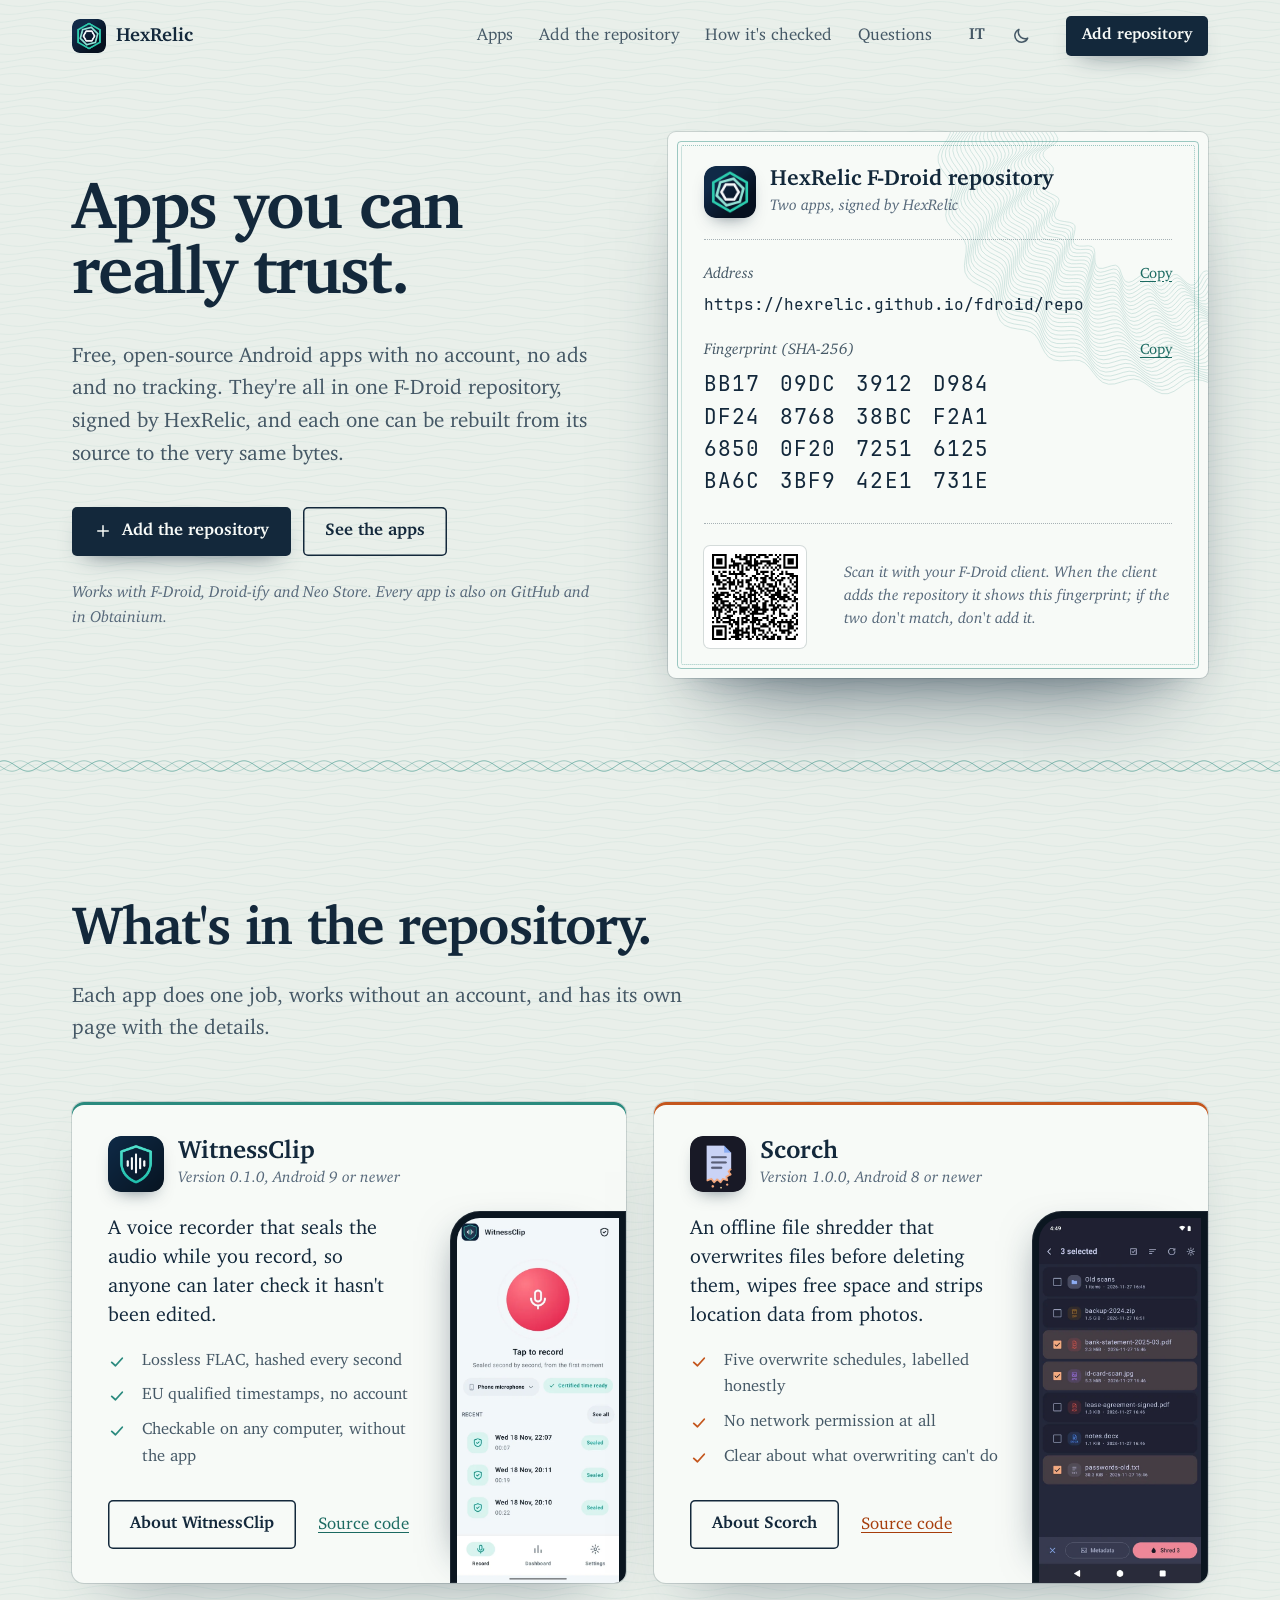
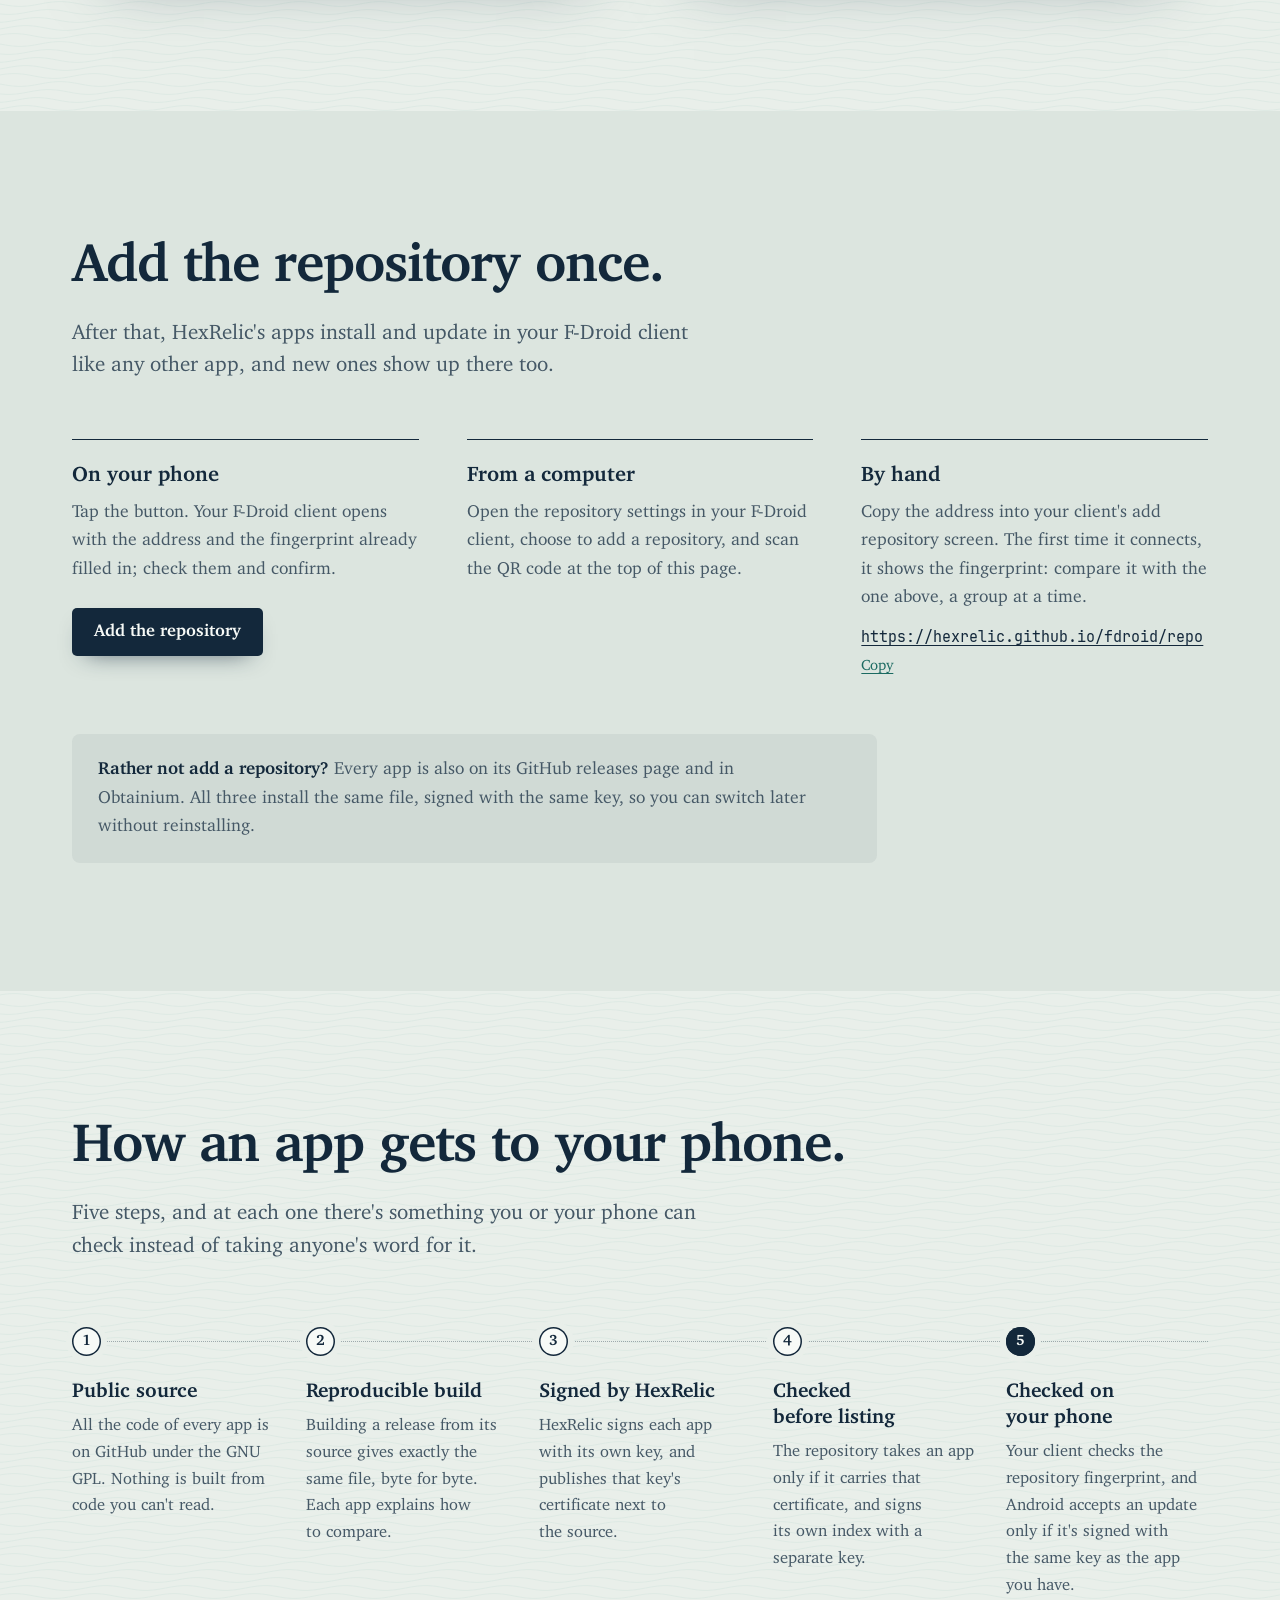
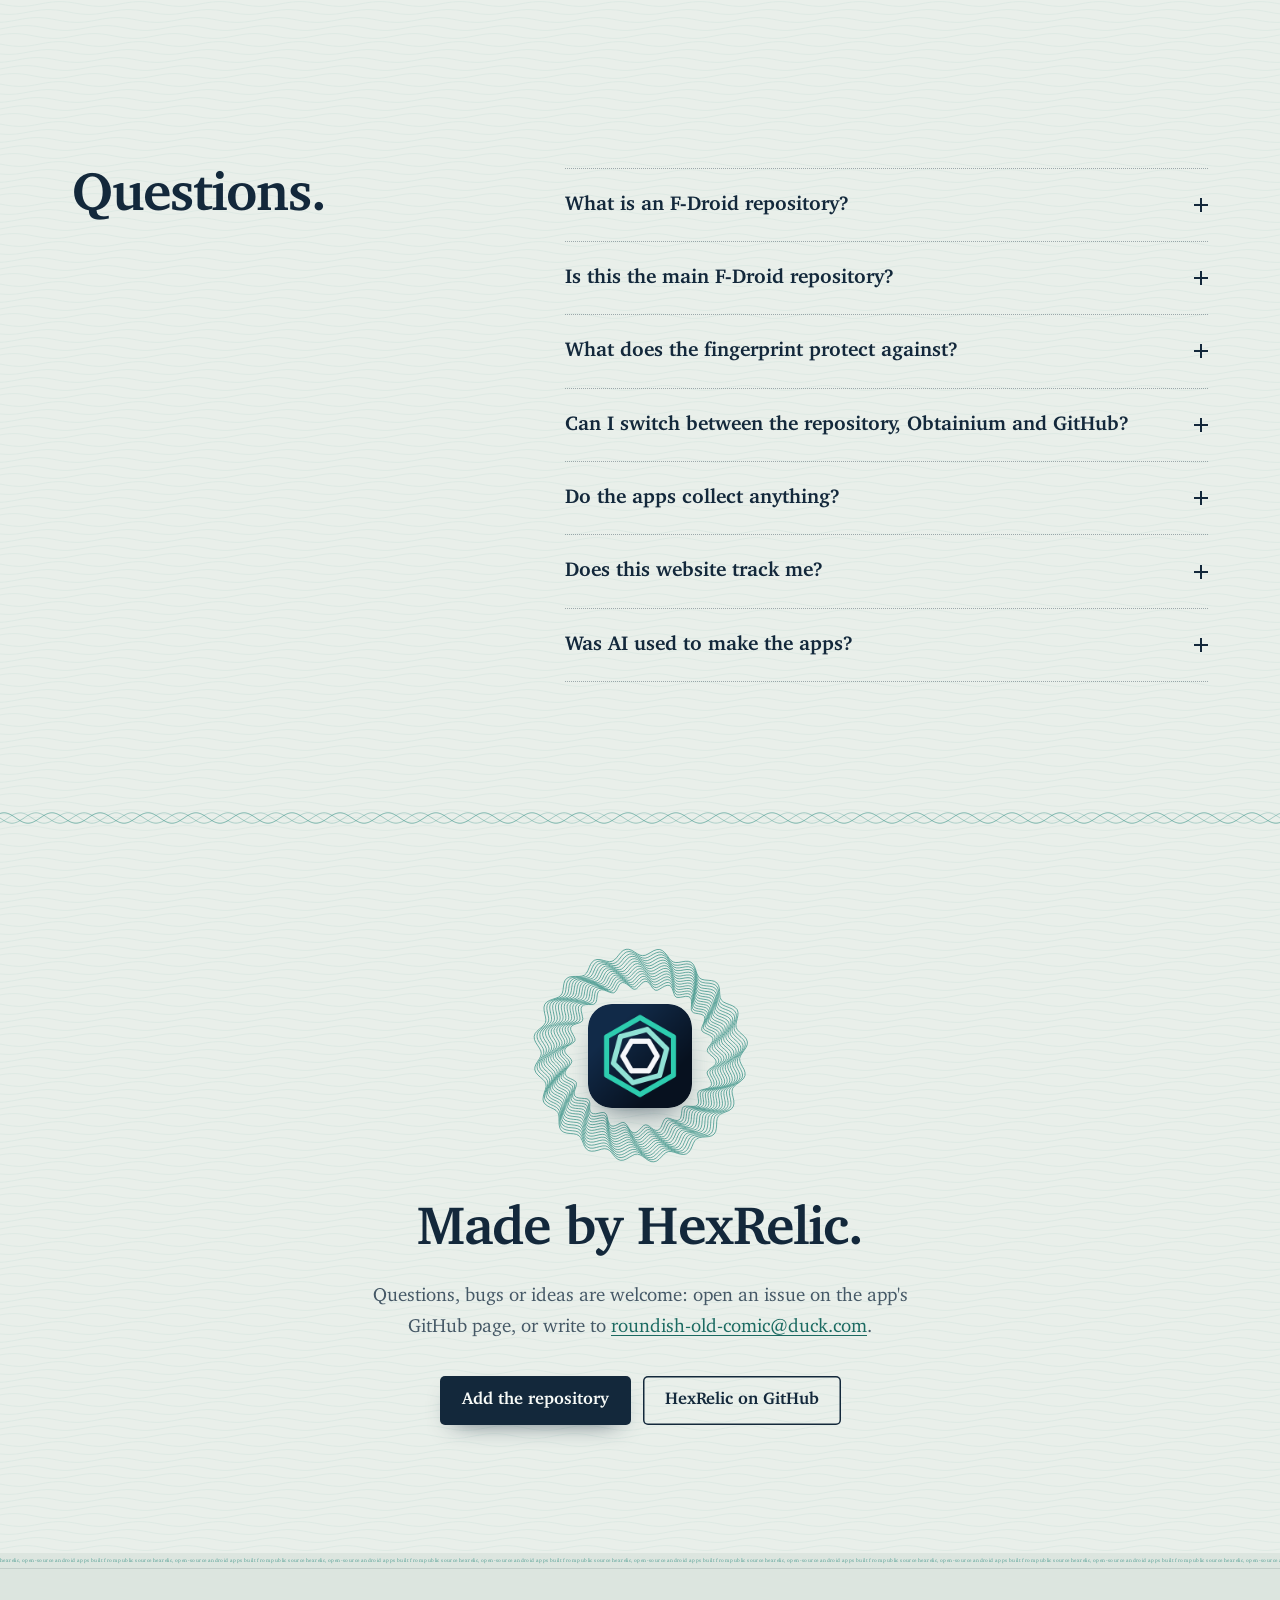
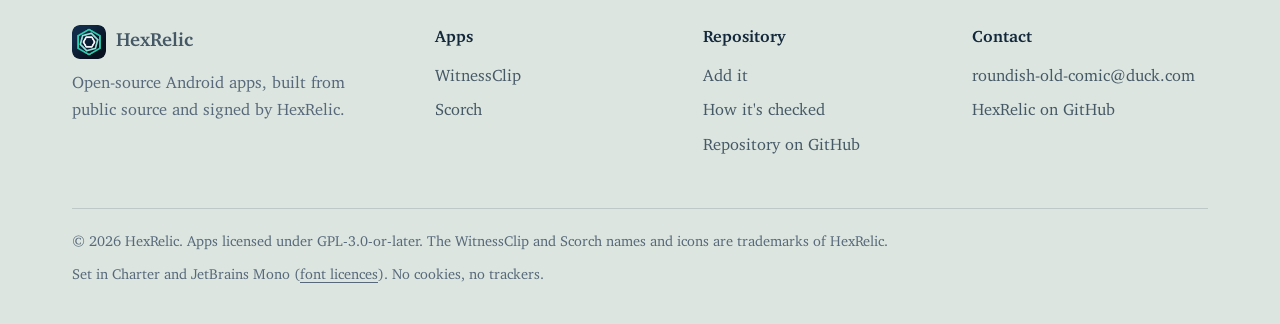
==== commit 685cb6ef: "HexRelic website: F-Droid repository landing, WitnessClip moved to /witnessclip/, new Scorch page" ====
--- a/index.html
+++ b/index.html
@@ -3,13 +3,13 @@
 <head>
 <meta charset="utf-8">
 <meta name="viewport" content="width=device-width, initial-scale=1">
-<title>WitnessClip: Android voice recorder for verifiable evidence | HexRelic</title>
-<meta name="description" content="WitnessClip is a free, open-source Android voice recorder that seals every recording with hardware signatures and EU qualified timestamps, so anyone can check it hasn't been edited.">
+<title>HexRelic: open-source Android apps and their F-Droid repository</title>
+<meta name="description" content="Free, open-source Android apps by HexRelic, with no account, no ads and no tracking. Add the HexRelic F-Droid repository once to install and update them all.">
 <link rel="canonical" href="https://hexrelic.github.io/">
 <link rel="alternate" hreflang="en" href="https://hexrelic.github.io/">
 <link rel="alternate" hreflang="it" href="https://hexrelic.github.io/it/">
 <link rel="alternate" hreflang="x-default" href="https://hexrelic.github.io/">
-<link rel="icon" type="image/png" href="favicon.png">
+<link rel="icon" type="image/png" href="/favicon.png">
 <meta name="theme-color" content="#e9efea" media="(prefers-color-scheme: light)">
 <meta name="theme-color" content="#0f1c28" media="(prefers-color-scheme: dark)">
 
@@ -17,47 +17,39 @@
 <meta property="og:site_name" content="HexRelic">
 <meta property="og:locale" content="en_GB">
 <meta property="og:locale:alternate" content="it_IT">
-<meta property="og:title" content="WitnessClip: recordings that prove themselves">
-<meta property="og:description" content="Free, open-source Android voice recorder that seals every recording so anyone can check it hasn't been edited.">
+<meta property="og:title" content="HexRelic: apps you can really trust">
+<meta property="og:description" content="Free, open-source Android apps with no account, no ads and no tracking, in one signed F-Droid repository.">
 <meta property="og:url" content="https://hexrelic.github.io/">
-<meta property="og:image" content="https://hexrelic.github.io/assets/og-image.png">
-<meta property="og:image:width" content="1024">
-<meta property="og:image:height" content="500">
+<meta property="og:image" content="https://hexrelic.github.io/assets/og-home.png">
+<meta property="og:image:width" content="1200">
+<meta property="og:image:height" content="630">
 <meta name="twitter:card" content="summary_large_image">
 
 <script>
-/* before the first paint: saved theme, and Italian for visitors whose browser asks for it */
+/* before the first paint: links to the old WitnessClip page, saved theme, Italian for visitors who ask for it */
 (function () {
   var d = document.documentElement; d.classList.add("js");
+  if (/^#(how|try|features|install|faq)$/.test(location.hash)) { location.replace("/witnessclip/" + location.hash); return; }
   try {
     var t = localStorage.getItem("theme"); if (t) d.dataset.theme = t;
     var l = localStorage.getItem("lang"), n = (navigator.languages && navigator.languages[0]) || navigator.language || "";
-    if (l === "it" || (!l && /^it\b/i.test(n))) location.replace("it/" + location.hash);
+    if (l === "it" || (!l && /^it\b/i.test(n))) location.replace("/it/" + location.hash);
   } catch (e) {}
 })();
 </script>
-<link rel="preload" href="fonts/charter-bold.woff2" as="font" type="font/woff2" crossorigin>
-<link rel="preload" href="fonts/charter-regular.woff2" as="font" type="font/woff2" crossorigin>
-<link rel="stylesheet" href="assets/site.css">
+<link rel="preload" href="/fonts/charter-bold.woff2" as="font" type="font/woff2" crossorigin>
+<link rel="preload" href="/fonts/charter-regular.woff2" as="font" type="font/woff2" crossorigin>
+<link rel="stylesheet" href="/assets/site.css">
+<link rel="stylesheet" href="/assets/home.css">
 
 <script type="application/ld+json">
 {
   "@context": "https://schema.org",
-  "@type": "SoftwareApplication",
-  "name": "WitnessClip",
-  "operatingSystem": "Android 9+",
-  "applicationCategory": "UtilitiesApplication",
-  "description": "Android voice recorder that seals every recording with hardware signatures and EU qualified timestamps, so anyone can check it hasn't been edited.",
+  "@type": "WebSite",
+  "name": "HexRelic",
   "url": "https://hexrelic.github.io/",
-  "image": "https://hexrelic.github.io/assets/witnessclip-icon.png",
-  "screenshot": "https://hexrelic.github.io/assets/shot-1.webp",
-  "downloadUrl": "https://github.com/HexRelic/WitnessClip/releases",
-  "softwareVersion": "0.1.0",
   "inLanguage": ["en", "it"],
-  "license": "https://www.gnu.org/licenses/gpl-3.0.html",
-  "isAccessibleForFree": true,
-  "offers": { "@type": "Offer", "price": "0", "priceCurrency": "EUR" },
-  "author": { "@type": "Person", "name": "HexRelic", "url": "https://github.com/HexRelic" }
+  "publisher": { "@type": "Person", "name": "HexRelic", "url": "https://github.com/HexRelic" }
 }
 </script>
 </head>
@@ -65,51 +57,61 @@
 
 <header class="top" id="top-bar">
   <div class="wrap">
-    <a class="brand" href="#"><img src="assets/hexrelic-seal.png" width="256" height="256" alt="">HexRelic</a>
+    <a class="brand" href="/"><img src="/assets/hexrelic-seal.png" width="256" height="256" alt="">HexRelic</a>
     <nav aria-label="Main">
-      <a href="#how">How it works</a>
-      <a href="#try">Try it</a>
-      <a href="#faq">Questions</a>
-      <a class="keep" href="https://github.com/HexRelic/WitnessClip">Source code</a>
+      <a href="#apps">Apps</a>
+      <a href="#add">Add the repository</a>
+      <a href="#checks">How it's checked</a>
+      <a class="keep" href="#questions">Questions</a>
     </nav>
     <div class="prefs">
-      <a class="lang" href="it/" hreflang="it" lang="it" data-lang="it" title="Leggi in italiano" aria-label="Leggi in italiano">IT</a>
+      <a class="lang" href="/it/" hreflang="it" lang="it" data-lang="it" title="Leggi in italiano" aria-label="Leggi in italiano">IT</a>
       <button class="theme" id="theme" type="button" aria-label="Switch theme">
         <svg class="moon" viewBox="0 0 24 24" aria-hidden="true"><path d="M20 14.5A8 8 0 0 1 9.5 4a8 8 0 1 0 10.5 10.5z"/></svg>
         <svg class="sun" viewBox="0 0 24 24" aria-hidden="true"><circle cx="12" cy="12" r="4"/><path d="M12 2.5v2M12 19.5v2M2.5 12h2M19.5 12h2M5.3 5.3l1.4 1.4M17.3 17.3l1.4 1.4M5.3 18.7l1.4-1.4M17.3 6.7l1.4-1.4"/></svg>
       </button>
     </div>
-    <a class="btn btn-ink btn-sm" href="#install">Install</a>
+    <a class="btn btn-ink btn-sm" href="#add"><span class="wide">Add repository</span><span class="narrow">Add</span></a>
   </div>
 </header>
 
 <main>
 
-  <!-- hero -->
-  <div class="hero">
-    <div class="wrap">
-      <div>
-        <div class="app"><img src="assets/witnessclip-icon.png" width="192" height="192" alt=""><span><b>WitnessClip</b> for Android, version 0.1.0</span></div>
-        <h1><span>Recordings that</span> <span>prove themselves.</span></h1>
-        <p class="lead">A voice recorder for conversations you take part in. It seals the audio while you
-          record, so anyone can later check that nothing was changed and when it was made, without the app and
-          without taking anyone's word for it.</p>
+  <!-- hero: the repository itself -->
+  <div class="hero home-hero">
+    <div class="wrap">
+      <div>
+        <h1><span>Apps you can</span> <span>really trust.</span></h1>
+        <p class="lead">Free, open-source Android apps with no account, no ads and no tracking. They're all in one F-Droid
+          repository, signed by HexRelic, and each one can be rebuilt from its source to the very same bytes.</p>
         <div class="ctas">
-          <a class="btn btn-ink" href="#install"><svg viewBox="0 0 24 24" aria-hidden="true"><path d="M12 4v11M7 10.5l5 5 5-5M5 20h14"/></svg>Install it free</a>
-          <a class="btn btn-line" href="#try">Try to edit one</a>
-        </div>
-        <p class="fine">Free and open source. No account. Android 9 or newer, in English and Italian.</p>
-      </div>
-
-      <figure class="hero-visual" id="hero-visual">
-        <svg class="watermark" viewBox="-320 -320 640 640" aria-hidden="true"><g id="watermark"></g></svg>
-        <div class="phone"><img src="assets/screen-record.webp" width="564" height="1197" fetchpriority="high"
-          alt="WitnessClip home screen: a big record button, the chosen microphone, and recent recordings marked Sealed"></div>
-        <div class="chip" aria-hidden="true"><svg viewBox="0 0 24 24"><path d="M5 12.5 10 17l9-10"/></svg>Lossless 24-bit FLAC</div>
-        <div class="live" aria-hidden="true">
-          <div class="live-top"><span class="rec"><i></i>Recording</span><span class="live-clock" id="live-clock">0:00</span></div>
-          <div class="live-wave" id="live-wave"></div>
-          <ul class="live-log" id="live-log"></ul>
+          <a class="btn btn-ink" href="https://fdroid.link/#https://hexrelic.github.io/fdroid/repo?fingerprint=BB1709DC3912D984DF24876838BCF2A168500F2072516125BA6C3BF942E1731E"><svg viewBox="0 0 24 24" aria-hidden="true"><path d="M12 5v14M5 12h14"/></svg>Add the repository</a>
+          <a class="btn btn-line" href="#apps">See the apps</a>
+        </div>
+        <p class="fine">Works with F-Droid, Droid-ify and Neo Store. Every app is also on GitHub and in Obtainium.</p>
+      </div>
+
+      <figure class="cert" aria-labelledby="cert-title">
+        <svg class="cert-rose" viewBox="-230 -230 460 460" aria-hidden="true"><g id="cert-rose"></g></svg>
+        <div class="cert-head">
+          <img src="/assets/hexrelic-seal.png" width="256" height="256" alt="">
+          <div><b id="cert-title">HexRelic F-Droid repository</b><span>Two apps, signed by HexRelic</span></div>
+        </div>
+        <dl>
+          <div>
+            <dt>Address <button class="copy" type="button" data-copy="repo-addr">Copy</button></dt>
+            <dd><code class="addr" id="repo-addr">https://hexrelic.github.io/fdroid/repo</code></dd>
+          </div>
+          <div>
+            <dt>Fingerprint (SHA-256) <button class="copy" type="button" data-copy="repo-fp">Copy</button></dt>
+            <dd><code class="fp-grid" id="repo-fp"><span>BB17</span> <span>09DC</span> <span>3912</span> <span>D984</span> <span>DF24</span> <span>8768</span> <span>38BC</span> <span>F2A1</span> <span>6850</span> <span>0F20</span> <span>7251</span> <span>6125</span> <span>BA6C</span> <span>3BF9</span> <span>42E1</span> <span>731E</span></code></dd>
+          </div>
+        </dl>
+        <div class="cert-foot">
+          <img class="qr-s" src="/assets/qr-fdroid.svg" width="102" height="102" alt="QR code: add the HexRelic F-Droid repository">
+          <p>Scan it with your F-Droid client. When the client adds the repository it shows this fingerprint; if
+            the two don't match, don't add it.</p>
+          <a class="btn btn-ink" href="https://fdroid.link/#https://hexrelic.github.io/fdroid/repo?fingerprint=BB1709DC3912D984DF24876838BCF2A168500F2072516125BA6C3BF942E1731E">Add the repository</a>
         </div>
       </figure>
     </div>
@@ -117,252 +119,163 @@
 
   <div class="band" aria-hidden="true"></div>
 
-  <div class="statement">
-    <div class="wrap">
-      <p>A normal audio file can be cut, spliced or re-dated with free software, and the result looks exactly
-        like the original. WitnessClip records the proof together with the sound, so the first question about any
-        recording, “has it been edited?”, has an answer.</p>
-    </div>
-  </div>
-
-  <!-- how it works -->
-  <section class="sec" id="how">
-    <div class="wrap">
-      <h2>Sealed while you record, not afterwards.</h2>
-      <p class="lede">Here is the first minute of a recording, as WitnessClip writes it.</p>
-
-      <div class="chart" id="chart">
-        <div class="chart-head"><span>recording.flac</span><span id="chart-state"><b>0:00</b> recorded</span></div>
-        <div class="paper" id="paper">
-          <svg class="trace" viewBox="0 0 1200 140" preserveAspectRatio="none" aria-hidden="true">
-            <defs><clipPath id="trace-clip"><rect id="trace-rect" x="0" y="0" width="0" height="140"/></clipPath></defs>
-            <path id="trace-path" clip-path="url(#trace-clip)" d=""/>
-          </svg>
-          <div class="pen" id="pen" style="left:0"></div>
-        </div>
-        <div class="axis"><span>0:00</span><span>0:10</span><span>0:20</span><span>0:30</span><span>0:40</span><span>0:50</span><span>1:00</span></div>
-        <div class="legend" aria-hidden="true"><span><i class="ts"></i>certified time</span><span><i></i>signed</span></div>
-      </div>
-
-      <div class="cadence">
+  <!-- the apps -->
+  <section class="sec" id="apps">
+    <div class="wrap">
+      <h2>What's in the repository.</h2>
+      <p class="lede">Each app does one job, works without an account, and has its own page with the details.</p>
+
+      <div class="apps-grid">
+        <article class="app-sheet">
+          <div class="info">
+            <div class="app-id"><img src="/assets/witnessclip-icon.png" width="192" height="192" alt=""><div><b>WitnessClip</b><span>Version 0.1.0, Android 9 or newer</span></div></div>
+            <p class="what">A voice recorder that seals the audio while you record, so anyone can later check it
+              hasn't been edited.</p>
+            <ul class="ticks">
+              <li><svg viewBox="0 0 24 24" aria-hidden="true"><path d="M5 12.5 10 17l9-10"/></svg><span>Lossless FLAC, hashed every second</span></li>
+              <li><svg viewBox="0 0 24 24" aria-hidden="true"><path d="M5 12.5 10 17l9-10"/></svg><span>EU qualified timestamps, no account</span></li>
+              <li><svg viewBox="0 0 24 24" aria-hidden="true"><path d="M5 12.5 10 17l9-10"/></svg><span>Checkable on any computer, without the app</span></li>
+            </ul>
+            <div class="app-links">
+              <a class="btn btn-line" href="/witnessclip/">About WitnessClip</a>
+              <a href="https://github.com/HexRelic/WitnessClip">Source code</a>
+            </div>
+          </div>
+          <div class="app-shot" aria-hidden="true"><img src="/assets/screen-record.webp" width="564" height="1197" loading="lazy" alt=""></div>
+        </article>
+
+        <article class="app-sheet scorch">
+          <div class="info">
+            <div class="app-id"><img src="/assets/scorch/icon-192.png" width="192" height="192" alt=""><div><b>Scorch</b><span>Version 1.0.0, Android 8 or newer</span></div></div>
+            <p class="what">An offline file shredder that overwrites files before deleting them, wipes free space and
+              strips location data from photos.</p>
+            <ul class="ticks">
+              <li><svg viewBox="0 0 24 24" aria-hidden="true"><path d="M5 12.5 10 17l9-10"/></svg><span>Five overwrite schedules, labelled honestly</span></li>
+              <li><svg viewBox="0 0 24 24" aria-hidden="true"><path d="M5 12.5 10 17l9-10"/></svg><span>No network permission at all</span></li>
+              <li><svg viewBox="0 0 24 24" aria-hidden="true"><path d="M5 12.5 10 17l9-10"/></svg><span>Clear about what overwriting can't do</span></li>
+            </ul>
+            <div class="app-links">
+              <a class="btn btn-line" href="/scorch/">About Scorch</a>
+              <a href="https://github.com/HexRelic/scorch">Source code</a>
+            </div>
+          </div>
+          <div class="app-shot" aria-hidden="true"><img src="/assets/scorch/browser.webp" width="540" height="1200" loading="lazy" alt=""></div>
+        </article>
+      </div>
+    </div>
+  </section>
+
+  <!-- add it -->
+  <section class="sec shade" id="add">
+    <div class="wrap">
+      <h2>Add the repository once.</h2>
+      <p class="lede">After that, HexRelic's apps install and update in your F-Droid client like any other app, and
+        new ones show up there too.</p>
+      <div class="ways">
         <div>
-          <h3>Every second</h3>
-          <p>As soon as a second of audio is captured, it is hashed with SHA-256 and chained to the ones before it
-            in a Merkle tree.</p>
+          <h3>On your phone</h3>
+          <p>Tap the button. Your F-Droid client opens with the address and the fingerprint already filled in;
+            check them and confirm.</p>
+          <a class="btn btn-ink" href="https://fdroid.link/#https://hexrelic.github.io/fdroid/repo?fingerprint=BB1709DC3912D984DF24876838BCF2A168500F2072516125BA6C3BF942E1731E">Add the repository</a>
         </div>
         <div>
-          <h3>Every ten seconds</h3>
-          <p>A key in the phone's secure hardware signs the chain. The key is made for this recording only, can't
-            be copied out of the phone, and is destroyed once the recording is sealed.</p>
+          <h3>From a computer</h3>
+          <p>Open the repository settings in your F-Droid client, choose to add a repository, and scan the QR
+            code at the top of this page.</p>
         </div>
         <div>
-          <h3>At the start, every five minutes, at the stop</h3>
-          <p>EU qualified timestamp services (Sectigo, ACCV and Izenpe) certify the time. Only a hash is sent,
-            never the audio, and no account is needed.</p>
-        </div>
-      </div>
-    </div>
-  </section>
-
-  <!-- try it -->
-  <section class="sec try" id="try">
-    <div class="wrap">
-      <div>
-        <h2>Try to edit one.</h2>
-        <p class="lede">This is a 30-second recording and its seal. Pick any second to change it, the way someone
-          with an audio editor might. The check points to the exact second that no longer matches.</p>
-        <p class="hint">The real file is ordinary FLAC that plays in any player. The proof travels inside it.</p>
-      </div>
-      <div class="bench">
-        <div class="bench-top"><b>recording.flac</b><span>30 seconds, 48 kHz, 24-bit</span></div>
-        <div class="mini-box">
-          <svg class="rosette" viewBox="-170 -170 340 340" aria-hidden="true">
-            <g class="rings" id="mini-rings"></g>
-            <circle class="disc" r="50"/>
-          </svg>
-          <div class="mini-dial" aria-hidden="true"><span><b id="mini-n">30</b>of 30 match</span></div>
-          <div class="stamp" id="stamp" aria-hidden="true"></div>
-        </div>
-        <div class="wave" id="wave" role="group" aria-label="Seconds of the recording. Activate one to edit it."></div>
-        <div class="wave-axis" aria-hidden="true"><span>0:00</span><span>0:10</span><span>0:20</span><span>0:30</span></div>
-        <div class="verdict" id="verdict" aria-live="polite">
-          <svg viewBox="0 0 24 24" id="v-icon" aria-hidden="true"><path d="M12 3l7.5 3v5.5c0 4.6-3.2 8.3-7.5 9.5-4.3-1.2-7.5-4.9-7.5-9.5V6z"/><path d="M8.5 12l2.5 2.5 4.5-5"/></svg>
-          <span class="msg" id="v-msg">All 30 seconds match their seals. The recording is intact.</span>
-          <button type="button" id="v-reset" hidden>Undo edits</button>
-        </div>
-      </div>
-    </div>
-  </section>
-
-  <!-- screens -->
-  <section class="sec screens">
-    <div class="wrap">
-      <h2>One button to start. The rest happens on its own.</h2>
-      <div class="viewer-wrap">
-        <div class="tabs" role="tablist" aria-label="Screens of the app" aria-orientation="vertical" id="shot-tabs">
-          <span class="ind" aria-hidden="true"></span>
-          <button role="tab" id="st-1" aria-controls="sf-1" aria-selected="true"><b>Recording</b><span>Tap once to record. Every recording on the home screen shows its seal.</span></button>
-          <button role="tab" id="st-2" aria-controls="sf-2" aria-selected="false" tabindex="-1"><b>Sealing</b><span>Each second is hashed and chained as it is recorded, and signed every ten seconds.</span></button>
-          <button role="tab" id="st-3" aria-controls="sf-3" aria-selected="false" tabindex="-1"><b>Certified time</b><span>Qualified timestamps at the start, every five minutes and at the end.</span></button>
-          <button role="tab" id="st-4" aria-controls="sf-4" aria-selected="false" tabindex="-1"><b>Checking</b><span>Check a recording in the app, or on any computer with free tools.</span></button>
-          <button role="tab" id="st-5" aria-controls="sf-5" aria-selected="false" tabindex="-1"><b>Privacy</b><span>No account, no ads, no tracking. Recordings stay on your phone.</span></button>
-        </div>
-        <div class="viewer">
-          <figure class="active" id="sf-1" role="tabpanel" aria-labelledby="st-1"><img src="assets/shot-1.webp" width="432" height="768" loading="lazy" alt="Home screen with the record button and a list of sealed recordings"><figcaption><b>Recording</b>Tap once to record. Every recording shows its seal.</figcaption></figure>
-          <figure id="sf-2" role="tabpanel" aria-labelledby="st-2"><img src="assets/shot-2.webp" width="432" height="768" loading="lazy" alt="Recording screen with a hash for every second"><figcaption><b>Sealing</b>Every second hashed and chained, signed every ten seconds.</figcaption></figure>
-          <figure id="sf-3" role="tabpanel" aria-labelledby="st-3"><img src="assets/shot-3.webp" width="432" height="768" loading="lazy" alt="Certified times from EU qualified services"><figcaption><b>Certified time</b>Qualified timestamps at the start, every five minutes and at the end.</figcaption></figure>
-          <figure id="sf-4" role="tabpanel" aria-labelledby="st-4"><img src="assets/shot-4.webp" width="432" height="768" loading="lazy" alt="Checking a recording: original recording, not a single sample changed"><figcaption><b>Checking</b>In the app, or on any computer with free tools.</figcaption></figure>
-          <figure id="sf-5" role="tabpanel" aria-labelledby="st-5"><img src="assets/shot-5.webp" width="432" height="768" loading="lazy" alt="Settings: no account, no ads, no tracking, works offline"><figcaption><b>Privacy</b>No account, no ads, no tracking.</figcaption></figure>
-        </div>
-      </div>
-    </div>
-  </section>
-
-  <!-- spec -->
-  <section class="sec" id="features" style="padding-top:40px">
-    <div class="wrap spec-wrap">
-      <div>
-        <h2>Built for one job.</h2>
-        <p class="lede">Nothing that could weaken a recording when someone questions it.</p>
-      </div>
-      <dl class="spec">
-        <div><dt>Audio</dt><dd>Lossless FLAC, 48 kHz and 24-bit, mono or stereo</dd></div>
-        <div><dt>Microphones</dt><dd>Phone, wired, USB or Bluetooth</dd></div>
-        <div><dt>Screen off</dt><dd>Keeps recording. Interruptions are written into the seal, not hidden</dd></div>
-        <div><dt>Editing</dt><dd>None, on purpose. Start, stop, mark a moment, add a note</dd></div>
-        <div><dt>Crashes</dt><dd>If the app is killed or the battery dies, everything up to the last second is recovered and sealed</dd></div>
-        <div><dt>Export</dt><dd>PDF/A report and ASiC-E evidence package, with optional split export for court filing systems</dd></div>
-        <div><dt>Checking</dt><dd>Verifier built into the app, plus a command-line one for computers</dd></div>
-        <div><dt>Discretion</dt><dd>Optional location, app lock and discreet screen</dd></div>
-        <div><dt>Privacy</dt><dd>Works offline. No account, no ads, no analytics</dd></div>
-        <div><dt>Source</dt><dd>GPL-3.0-or-later, with reproducible builds</dd></div>
-      </dl>
-    </div>
-  </section>
-
-  <!-- verify -->
-  <section class="sec verify">
-    <div class="wrap">
-      <div>
-        <h2>Anyone can check it, even without the app.</h2>
-        <ul class="ticks">
-          <li><svg viewBox="0 0 24 24" aria-hidden="true"><path d="M5 12.5 10 17l9-10"/></svg><span>Every evidence package includes a <code>VERIFY.txt</code> that walks through the checks with <code>sha256sum</code>, <code>ffmpeg</code> and <code>openssl</code>.</span></li>
-          <li><svg viewBox="0 0 24 24" aria-hidden="true"><path d="M5 12.5 10 17l9-10"/></svg><span>Or run the open-source verifier on any computer with JDK 17.</span></li>
-          <li><svg viewBox="0 0 24 24" aria-hidden="true"><path d="M5 12.5 10 17l9-10"/></svg><span>What each check proves, and what it doesn't, is written down for lawyers and court experts.</span></li>
-        </ul>
-        <a class="btn btn-line" href="https://github.com/HexRelic/WitnessClip/blob/HEAD/docs/TRIAL-GUARANTEES.md">Read what a recording proves</a>
-      </div>
-      <div class="term" role="img" aria-label="Commands to check a recording on a computer: clone the WitnessClip repository, then run the verifier on recording.flac">
-        <div class="term-bar"><i></i><i></i><i></i></div>
-<pre id="term"><span class="c"># get the verifier</span>
-<span class="p">$ </span>git clone https://github.com/HexRelic/WitnessClip
-<span class="p">$ </span>cd WitnessClip
-
-<span class="c"># check a recording</span>
-<span class="p">$ </span>./gradlew :core:run --args="recording.flac"
-<span class="p">$ </span><span class="cursor"></span></pre>
-      </div>
-    </div>
-  </section>
-
-  <!-- install -->
-  <section class="sec" id="install">
-    <div class="wrap">
-      <h2>Pick how you install it.</h2>
-      <p class="lede">Each way installs the same app, signed with the same key, so you can switch later without
-        reinstalling. On a computer, scan the code with your phone.</p>
-
-      <div class="installer">
-        <div class="tabs" role="tablist" aria-label="Ways to install" aria-orientation="vertical" id="way-tabs">
-          <span class="ind" aria-hidden="true"></span>
-          <button role="tab" id="wt-1" aria-controls="wp-1" aria-selected="true"><b>Obtainium</b><span>The easiest. Keeps WitnessClip up to date by itself.</span></button>
-          <button role="tab" id="wt-2" aria-controls="wp-2" aria-selected="false" tabindex="-1"><b>F-Droid repository</b><span>For F-Droid, Droid-ify or Neo Store users.</span></button>
-          <button role="tab" id="wt-3" aria-controls="wp-3" aria-selected="false" tabindex="-1"><b>APK file</b><span>Install by hand and check for updates yourself.</span></button>
-        </div>
-        <div class="panels">
-          <div class="panel" id="wp-1" role="tabpanel" aria-labelledby="wt-1">
-            <div>
-              <h3>Add it to Obtainium</h3>
-              <p>Obtainium installs WitnessClip straight from the official releases and updates it when a new
-                version comes out.</p>
-              <p class="note">You need the <a href="https://obtainium.imranr.dev/">Obtainium app</a> on your phone first.</p>
-              <a class="btn btn-ink" href="https://apps.obtainium.imranr.dev/redirect?r=obtainium://add/https://github.com/HexRelic/WitnessClip">Add to Obtainium</a>
-            </div>
-            <div class="qr"><img src="assets/qr-obtainium.svg" width="168" height="168" alt="QR code: add WitnessClip to Obtainium"><span>Scan with your phone</span></div>
-          </div>
-          <div class="panel" id="wp-2" role="tabpanel" aria-labelledby="wt-2" hidden>
-            <div>
-              <h3>Add the HexRelic repository</h3>
-              <p>Add it once in F-Droid, Droid-ify or Neo Store. WitnessClip then updates like any other app, and
-                future HexRelic apps appear there too.</p>
-              <p class="note">Your app store will show this fingerprint. It should match:</p>
-              <div class="fp"><code id="fp">BB1709DC3912D984DF24876838BCF2A168500F2072516125BA6C3BF942E1731E</code><button type="button" id="fp-copy">Copy</button></div>
-              <a class="btn btn-ink" href="https://fdroid.link/#https://hexrelic.github.io/fdroid/repo?fingerprint=BB1709DC3912D984DF24876838BCF2A168500F2072516125BA6C3BF942E1731E">Add the repository</a>
-            </div>
-            <div class="qr"><img src="assets/qr-fdroid.svg" width="168" height="168" alt="QR code: add the HexRelic F-Droid repository"><span>Scan with your phone</span></div>
-          </div>
-          <div class="panel" id="wp-3" role="tabpanel" aria-labelledby="wt-3" hidden>
-            <div>
-              <h3>Download the APK</h3>
-              <p>Get the APK from the releases page and open it on your phone. You'll need to check for new versions
-                yourself.</p>
-              <p class="note">You can compare the signing certificate with the one in the
-                <a href="https://github.com/HexRelic/WitnessClip/blob/HEAD/docs/REPRODUCIBLE.md">build notes</a>.</p>
-              <a class="btn btn-ink" href="https://github.com/HexRelic/WitnessClip/releases">Go to releases</a>
-            </div>
-            <div class="qr"><img src="assets/qr-releases.svg" width="168" height="168" alt="QR code: WitnessClip releases page"><span>Scan with your phone</span></div>
-          </div>
-        </div>
-      </div>
-      <p class="legal-note">WitnessClip is a technical tool and doesn't give legal advice. It's up to you to make
-        sure that recording a conversation is allowed where you are.</p>
-    </div>
-  </section>
-
-  <!-- faq -->
-  <section class="sec" id="faq" style="padding-top:40px">
+          <h3>By hand</h3>
+          <p>Copy the address into your client's add repository screen. The first time it connects, it shows the
+            fingerprint: compare it with the one above, a group at a time.</p>
+          <p class="hand-addr"><a href="https://hexrelic.github.io/fdroid/repo" id="hand-addr">https://hexrelic.github.io/fdroid/repo</a><button class="copy" type="button" data-copy="hand-addr">Copy</button></p>
+        </div>
+      </div>
+      <p class="alt"><b>Rather not add a repository?</b> Every app is also on its GitHub releases page and in
+        Obtainium. All three install the same file, signed with the same key, so you can switch later without
+        reinstalling.</p>
+    </div>
+  </section>
+
+  <!-- how it's checked -->
+  <section class="sec" id="checks">
+    <div class="wrap">
+      <h2>How an app gets to your phone.</h2>
+      <p class="lede">Five steps, and at each one there's something you or your phone can check instead of taking
+        anyone's word for it.</p>
+      <ol class="chain">
+        <li>
+          <h3>Public source</h3>
+          <p>All the code of every app is on GitHub under the GNU GPL. Nothing is built from code you can't
+            read.</p>
+        </li>
+        <li>
+          <h3>Reproducible build</h3>
+          <p>Building a release from its source gives exactly the same file, byte for byte. Each app explains how
+            to compare.</p>
+        </li>
+        <li>
+          <h3>Signed by HexRelic</h3>
+          <p>HexRelic signs each app with its own key, and publishes that key's certificate next to the
+            source.</p>
+        </li>
+        <li>
+          <h3>Checked before listing</h3>
+          <p>The repository takes an app only if it carries that certificate, and signs its own index with a
+            separate key.</p>
+        </li>
+        <li>
+          <h3>Checked on your phone</h3>
+          <p>Your client checks the repository fingerprint, and Android accepts an update only if it's signed
+            with the same key as the app you have.</p>
+        </li>
+      </ol>
+    </div>
+  </section>
+
+  <!-- questions -->
+  <section class="sec" id="questions" style="padding-top:40px">
     <div class="wrap faq-wrap">
-      <h2>Before you install.</h2>
+      <h2>Questions.</h2>
       <div class="faq">
         <details>
-          <summary>Is my audio sent anywhere?<span class="x" aria-hidden="true"></span></summary>
-          <p>No. To get a certified time, the app sends only a hash of the audio to the timestamp services, never
-            the audio itself. Those services are free and need no account. Your recordings stay on your phone
-            until you export them.</p>
-        </details>
-        <details>
-          <summary>Why can't I pause or trim a recording?<span class="x" aria-hidden="true"></span></summary>
-          <p>Because a gap or a cut is exactly what someone would question later. You can mark a moment or add a
-            note instead, and interruptions are written into the seal rather than hidden.</p>
-        </details>
-        <details>
-          <summary>What if my battery dies while recording?<span class="x" aria-hidden="true"></span></summary>
-          <p>The recording isn't lost. Everything up to the last second is recovered and sealed the next time the
-            app starts, and marked as interrupted. The same happens if the system closes the app.</p>
-        </details>
-        <details>
-          <summary>Will a court accept my recording?<span class="x" aria-hidden="true"></span></summary>
-          <p>That's for the court to decide. WitnessClip makes it possible to show that a file hasn't been changed
-            and when it was made.
-            <a href="https://github.com/HexRelic/WitnessClip/blob/HEAD/docs/TRIAL-GUARANTEES.md">What a recording proves</a>
-            explains what each check establishes and what it doesn't. The app doesn't give legal advice, and it's
-            up to you to make sure recording is allowed where you are.</p>
-        </details>
-        <details>
-          <summary>How do I know the app matches its source code?<span class="x" aria-hidden="true"></span></summary>
-          <p>Release builds are reproducible: building the same version from the public source gives a
-            byte-identical app, so anyone can confirm the published app comes from that code.</p>
-        </details>
-        <details>
-          <summary>What does it cost?<span class="x" aria-hidden="true"></span></summary>
-          <p>Nothing. WitnessClip is free and open source under the GNU GPL, version 3 or later, with no ads and
-            no in-app purchases.</p>
-        </details>
-        <details>
-          <summary>Was AI used to make it?<span class="x" aria-hidden="true"></span></summary>
-          <p>HexRelic develops the app with the help of large language models to speed up development, testing
-            and fixes. The app itself contains no AI: recordings are never analysed, transcribed, enhanced or
-            altered.</p>
+          <summary>What is an F-Droid repository?<span class="x" aria-hidden="true"></span></summary>
+          <p>A list of apps that an F-Droid client can install and keep up to date, a bit like a small app store.
+            F-Droid, Droid-ify and Neo Store can follow several repositories at once, so adding this one doesn't
+            change anything else you have.</p>
+        </details>
+        <details>
+          <summary>Is this the main F-Droid repository?<span class="x" aria-hidden="true"></span></summary>
+          <p>No. The main repository is run by the F-Droid project. This is HexRelic's own, hosted on GitHub Pages,
+            and it publishes the same signed files as each app's GitHub releases page.</p>
+        </details>
+        <details>
+          <summary>What does the fingerprint protect against?<span class="x" aria-hidden="true"></span></summary>
+          <p>It identifies the key that signs the repository's list of apps. If someone handed you a copy of the
+            repository, or changed it on the way, the fingerprint wouldn't match and your client would refuse
+            it.</p>
+        </details>
+        <details>
+          <summary>Can I switch between the repository, Obtainium and GitHub?<span class="x" aria-hidden="true"></span></summary>
+          <p>Yes. All three install the same file, signed with the same key, so Android sees the same app and
+            updates it from whichever you use.</p>
+        </details>
+        <details>
+          <summary>Do the apps collect anything?<span class="x" aria-hidden="true"></span></summary>
+          <p>No accounts, no ads, no analytics. Each app's privacy policy says exactly what happens to data:
+            WitnessClip sends only a hash of the audio to get a certified time, and Scorch has no network
+            permission at all.</p>
+        </details>
+        <details>
+          <summary>Does this website track me?<span class="x" aria-hidden="true"></span></summary>
+          <p>No cookies and no analytics. Your theme and language choice stay in your browser. The site and the
+            repository are hosted on GitHub Pages, and GitHub keeps its own server logs, including IP addresses,
+            under the <a href="https://docs.github.com/en/site-policy/privacy-policies/github-general-privacy-statement">GitHub
+            privacy statement</a>.</p>
+        </details>
+        <details>
+          <summary>Was AI used to make the apps?<span class="x" aria-hidden="true"></span></summary>
+          <p>HexRelic designs and develops the apps with large language models as assistants, to speed up
+            development, testing and fixes. The apps themselves contain no AI.</p>
         </details>
       </div>
     </div>
@@ -375,13 +288,13 @@
     <div class="wrap">
       <div class="outro-seal">
         <svg viewBox="-110 -110 220 220" aria-hidden="true"><g id="outro-rings"></g></svg>
-        <img src="assets/hexrelic-seal.png" width="256" height="256" alt="HexRelic seal">
-      </div>
-      <h2>Made by HexRelic. More apps on the way.</h2>
-      <p>New apps will be listed here and published in the same F-Droid repository. Add it once and you'll see
-        them when they arrive.</p>
+        <img src="/assets/hexrelic-seal.png" width="256" height="256" alt="HexRelic seal">
+      </div>
+      <h2>Made by HexRelic.</h2>
+      <p>Questions, bugs or ideas are welcome: open an issue on the app's GitHub page, or write to
+        <a href="mailto:roundish-old-comic@duck.com">roundish-old-comic@duck.com</a>.</p>
       <div class="ctas">
-        <a class="btn btn-ink" href="#install">Install WitnessClip</a>
+        <a class="btn btn-ink" href="#add">Add the repository</a>
         <a class="btn btn-line" href="https://github.com/HexRelic">HexRelic on GitHub</a>
       </div>
     </div>
@@ -389,46 +302,47 @@
 </main>
 
 <footer>
-  <div class="micro" aria-hidden="true" id="micro"></div>
+  <div class="micro" aria-hidden="true" id="micro" data-text="hexrelic, open-source android apps built from public source "></div>
   <div class="wrap">
     <div class="foot">
       <div>
-        <a class="brand" href="#"><img src="assets/hexrelic-seal.png" width="256" height="256" alt="">HexRelic</a>
-        <p>Open-source Android apps, built from public source and signed by their developer.</p>
-      </div>
-      <div>
-        <h4>WitnessClip</h4>
+        <a class="brand" href="/"><img src="/assets/hexrelic-seal.png" width="256" height="256" alt="">HexRelic</a>
+        <p>Open-source Android apps, built from public source and signed by HexRelic.</p>
+      </div>
+      <div>
+        <h4>Apps</h4>
         <ul>
-          <li><a href="https://github.com/HexRelic/WitnessClip">Source code</a></li>
-          <li><a href="https://github.com/HexRelic/WitnessClip/releases">Releases</a></li>
-          <li><a href="https://github.com/HexRelic/WitnessClip/blob/HEAD/CHANGELOG.md">Changelog</a></li>
-          <li><a href="https://github.com/HexRelic/fdroid">F-Droid repository</a></li>
+          <li><a href="/witnessclip/">WitnessClip</a></li>
+          <li><a href="/scorch/">Scorch</a></li>
         </ul>
       </div>
       <div>
-        <h4>Documentation</h4>
+        <h4>Repository</h4>
         <ul>
-          <li><a href="https://github.com/HexRelic/WitnessClip/blob/HEAD/docs/TRIAL-GUARANTEES.md">What a recording proves</a></li>
-          <li><a href="https://github.com/HexRelic/WitnessClip/blob/HEAD/docs/ARCHITECTURE.md">Architecture</a></li>
-          <li><a href="https://github.com/HexRelic/WitnessClip/blob/HEAD/docs/REPRODUCIBLE.md">Reproducible builds</a></li>
-          <li><a href="https://github.com/HexRelic/WitnessClip/blob/HEAD/SECURITY.md">Security policy</a></li>
+          <li><a href="#add">Add it</a></li>
+          <li><a href="#checks">How it's checked</a></li>
+          <li><a href="https://github.com/HexRelic/fdroid">Repository on GitHub</a></li>
         </ul>
       </div>
       <div>
         <h4>Contact</h4>
         <ul>
           <li><a href="mailto:roundish-old-comic@duck.com">roundish-old-comic@duck.com</a></li>
-          <li><a href="https://github.com/HexRelic/WitnessClip/issues">Report a bug</a></li>
+          <li><a href="https://github.com/HexRelic">HexRelic on GitHub</a></li>
         </ul>
       </div>
     </div>
     <div class="legal">
-      <span>© 2026 HexRelic. Code licensed under GPL-3.0-or-later. The WitnessClip name and icon are trademarks of HexRelic.</span>
-      <span>Set in Charter and JetBrains Mono (<a href="fonts/LICENSES.txt">font licences</a>). No cookies, no trackers.</span>
+      <span>© 2026 HexRelic. Apps licensed under GPL-3.0-or-later. The WitnessClip and Scorch names and icons are trademarks of HexRelic.</span>
+      <span>Set in Charter and JetBrains Mono (<a href="/fonts/LICENSES.txt">font licences</a>). No cookies, no trackers.</span>
     </div>
   </div>
 </footer>
 
-<script src="assets/site.js"></script>
+<script src="/assets/common.js"></script>
+<script>
+  /* the guilloche behind the certificate */
+  (() => { const g = HR.$("cert-rose"); for (let i = 0; i < 30; i++) HR.addPath(g, HR.ring(120 + i * 3.6, 6, 24, i * .26, 1.6, 7, i * .1)); })();
+</script>
 </body>
 </html>
--- a/assets/site.css
+++ b/assets/site.css
@@ -52,7 +52,7 @@
 * { box-sizing: border-box; }
 html { scroll-padding-top: 84px; scroll-behavior: smooth; }
 html, body { overflow-x: clip; }
-body { margin: 0; color: var(--ink); background: var(--paper) url("ground.svg") repeat; font: 400 19px/1.62 var(--serif); -webkit-font-smoothing: antialiased; transition: background-color .35s, color .35s; }
+body { margin: 0; color: var(--ink); background: var(--paper) var(--ground, url("ground.svg")) repeat; font: 400 19px/1.62 var(--serif); -webkit-font-smoothing: antialiased; transition: background-color .35s, color .35s; }
 img { max-width: 100%; height: auto; display: block; }
 a { color: var(--link); text-decoration-thickness: 1px; text-underline-offset: 3px; }
 a:hover { color: var(--ink); }
@@ -66,7 +66,8 @@
 .wrap { max-width: var(--max); margin: 0 auto; padding: 0 32px; }
 .sec { padding: 128px 0; }
 .lede { font-size: 21px; line-height: 1.55; color: var(--ink-2); max-width: 31em; margin: 22px 0 0; }
-.band { height: 16px; background: url("band.svg") repeat-x center; }
+.shade { background: var(--paper-2); }
+.band { height: 16px; background: var(--band, url("band.svg")) repeat-x center; }
 .en-only { font-weight: 400; font-style: italic; }
 
 /* buttons: flat ink, like a printed stamp block */
@@ -299,7 +300,7 @@
 /* ---------- footer ---------- */
 footer { background: var(--paper-2); font-size: 16.5px; color: var(--ink-2); }
 .micro { overflow: hidden; white-space: nowrap; font-size: 5px; line-height: 7px; letter-spacing: .08em; color: var(--line); opacity: .8; user-select: none; padding: 4px 0; border-bottom: 1px solid var(--rule); }
-.foot { display: grid; grid-template-columns: 1.5fr 1fr 1fr 1fr; gap: 32px; padding: 56px 0 0; }
+.foot { display: grid; grid-template-columns: minmax(0, 1.4fr); grid-auto-flow: column; grid-auto-columns: minmax(0, 1fr); gap: 32px; padding: 56px 0 0; }
 .foot p { margin: 12px 0 0; max-width: 18em; color: var(--ink-3); }
 .foot h4 { margin: 0 0 12px; font-size: 16.5px; color: var(--ink); }
 .foot h4 small { font-weight: 400; font-style: italic; color: var(--ink-3); font-size: 15px; }
@@ -319,7 +320,7 @@
   .hero-visual { max-width: 520px; width: 100%; margin: 0 auto; }
   .statement p { margin-left: 0; }
   .cadence { grid-template-columns: minmax(0, 1fr); gap: 30px; }
-  .foot { grid-template-columns: 1fr 1fr; }
+  .foot { grid-template-columns: 1fr 1fr; grid-auto-flow: row; }
   /* screenshots become a swipeable row with captions */
   #shot-tabs { display: none; }
   .viewer { display: flex; gap: 18px; overflow-x: auto; scroll-snap-type: x mandatory; margin: 0 -32px; padding: 0 32px 12px; scrollbar-width: none; }
--- a/assets/home.css
+++ b/assets/home.css
@@ -0,0 +1,111 @@
+/* HexRelic landing page: the repository certificate, the apps, how an app gets to a phone. Loaded after site.css. */
+
+/* each app keeps its own accent on the landing page */
+:root { --wc: #2a8a7e; --sc: #c4561d; --sc-ink: #a63d0b; }
+@media (prefers-color-scheme: dark) { :root:not([data-theme="light"]) { --wc: #4fc4b4; --sc: #f5a97f; --sc-ink: #f5a97f; } }
+:root[data-theme="dark"] { --wc: #4fc4b4; --sc: #f5a97f; --sc-ink: #f5a97f; }
+
+/* ---------- hero ---------- */
+.top .narrow { display: none; }
+.home-hero .wrap { grid-template-columns: minmax(0, 1fr) minmax(0, 540px); gap: 64px; }
+.home-hero h1 { font-size: clamp(46px, 5.2vw, 76px); }
+:lang(it) .home-hero h1 { font-size: clamp(44px, 4.7vw, 70px); }
+
+/* the repository, set like an engraved certificate: the two things a client checks, nothing else */
+.cert { position: relative; margin: 0; padding: 34px 36px 30px; border-radius: 8px; background: var(--sheet); overflow: hidden; isolation: isolate;
+  box-shadow: 0 0 0 1px var(--rule), 0 50px 90px -50px rgba(var(--sh), .75), 0 18px 36px -24px rgba(var(--sh), .35); }
+.cert::before { content: ""; position: absolute; inset: 9px; border: 1px solid var(--line); border-radius: 4px; opacity: .45; pointer-events: none; }
+.cert::after { content: ""; position: absolute; inset: 13px; border: 1px dotted var(--line); border-radius: 2px; opacity: .45; pointer-events: none; }
+.cert-rose { position: absolute; right: -190px; top: -200px; width: 460px; height: 460px; z-index: -1; overflow: visible; pointer-events: none; }
+.cert-rose path { fill: none; stroke: var(--line); stroke-width: .7; opacity: .26; vector-effect: non-scaling-stroke; }
+.cert-head { display: flex; align-items: center; gap: 14px; padding-bottom: 20px; border-bottom: 1px dotted var(--dot); }
+.cert-head img { width: 52px; height: 52px; border-radius: 12px; box-shadow: 0 8px 18px -10px rgba(var(--sh), .7); }
+.cert-head b { display: block; font-size: 22px; line-height: 1.25; }
+.cert-head span { display: block; font-size: 15.5px; font-style: italic; color: var(--ink-3); }
+.cert dl { margin: 0; }
+.cert dl > div { margin-top: 22px; }
+.cert dt { display: flex; justify-content: space-between; align-items: baseline; gap: 12px; font-size: 15.5px; font-style: italic; color: var(--ink-2); }
+.cert dd { margin: 6px 0 0; }
+.copy { all: unset; cursor: pointer; font-style: normal; font-size: 15px; color: var(--link); text-decoration: underline; text-underline-offset: 3px; }
+.copy:focus-visible { outline: 2px solid var(--line); outline-offset: 2px; }
+.copy.done { color: var(--ink); text-decoration: none; }
+.cert .addr { display: block; font: 15.5px/1.5 var(--mono); color: var(--ink); background: none; padding: 0; overflow-wrap: anywhere; }
+/* 64 hex digits in 16 groups of 4, so the eye can compare them a group at a time */
+.fp-grid { display: grid; background: none; padding: 0; border-radius: 0; grid-template-columns: repeat(4, max-content); gap: 2px 20px; font: 21px/1.45 var(--mono); letter-spacing: .05em; color: var(--ink); }
+.cert-foot { display: grid; grid-template-columns: 118px minmax(0, 1fr); gap: 22px; align-items: center; margin-top: 26px; padding-top: 22px; border-top: 1px dotted var(--dot); }
+.cert-foot .qr-s { padding: 8px; background: #fff; border-radius: 6px; box-shadow: 0 0 0 1px var(--rule); }
+.cert-foot p { margin: 0; font-size: 15.5px; line-height: 1.5; font-style: italic; color: var(--ink-3); }
+.cert-foot .btn { display: none; }
+
+/* ---------- the apps ---------- */
+.apps-grid { display: grid; grid-template-columns: repeat(2, minmax(0, 1fr)); gap: 28px; margin-top: 56px; }
+.app-sheet { --accent: var(--wc); --accent-ink: var(--link); position: relative; display: grid; grid-template-columns: minmax(0, 1fr) 176px; gap: 26px; padding: 34px 0 0 36px; border-radius: 12px; background: var(--sheet); overflow: hidden;
+  box-shadow: inset 0 3px 0 var(--accent), 0 0 0 1px var(--rule), 0 30px 60px -40px rgba(var(--sh), .5); }
+.app-sheet.scorch { --accent: var(--sc); --accent-ink: var(--sc-ink); }
+.app-sheet .info { display: flex; flex-direction: column; padding-bottom: 34px; min-width: 0; }
+.app-id { display: flex; align-items: center; gap: 14px; }
+.app-id img { width: 56px; height: 56px; border-radius: 13px; box-shadow: 0 8px 18px -10px rgba(var(--sh), .7); }
+.app-id b { display: block; font-size: 25px; line-height: 1.2; }
+.app-id span { display: block; font-size: 15.5px; font-style: italic; color: var(--ink-3); }
+.app-sheet .what { margin: 22px 0 18px; font-size: 20px; line-height: 1.45; }
+.app-sheet .ticks { margin: 0 0 30px; gap: 8px; font-size: 16.5px; color: var(--ink-2); }
+.app-sheet .ticks svg { stroke: var(--accent); margin-top: 5px; }
+.app-links { margin-top: auto; display: flex; flex-wrap: wrap; align-items: center; gap: 12px 22px; }
+.app-links a:not(.btn) { color: var(--accent-ink); font-size: 17px; }
+.app-shot { align-self: end; height: 372px; padding: 7px 7px 0; border-radius: 30px 0 0 0; background: #0b1620; overflow: hidden;
+  box-shadow: inset 0 0 0 1px rgba(255, 255, 255, .08), -18px 0 40px -30px rgba(var(--sh), .6); }
+.app-shot img { width: 100%; height: 100%; object-fit: cover; object-position: top; border-radius: 23px 0 0 0; }
+
+/* ---------- add it: three ways, side by side ---------- */
+.ways { display: grid; grid-template-columns: repeat(3, minmax(0, 1fr)); gap: 48px; margin-top: 56px; }
+.ways > div { padding-top: 22px; border-top: 1.5px solid var(--ink); }
+.ways h3 { margin-bottom: 10px; }
+.ways p { margin: 0 0 22px; font-size: 17.5px; color: var(--ink-2); }
+.ways .btn { margin-top: 2px; }
+.hand-addr { display: flex; flex-wrap: wrap; align-items: baseline; gap: 6px 14px; margin: -8px 0 0 !important; }
+.hand-addr a { font: 14.5px/1.5 var(--mono); color: var(--ink); overflow-wrap: anywhere; }
+.alt { margin: 56px 0 0; padding: 22px 26px; max-width: 46em; border-radius: 8px; background: var(--tint); font-size: 17.5px; color: var(--ink-2); }
+.alt b { color: var(--ink); }
+
+/* ---------- how an app gets to a phone: a real sequence, so it's numbered ---------- */
+.chain { position: relative; list-style: none; display: grid; grid-template-columns: repeat(5, minmax(0, 1fr)); gap: 32px; margin: 64px 0 0; padding: 0; counter-reset: step; }
+.chain::before { content: ""; position: absolute; left: 14px; right: 0; top: 14px; border-top: 1.5px dotted var(--dot); }
+.chain li { position: relative; padding-top: 52px; }
+.chain li::before { counter-increment: step; content: counter(step); position: absolute; left: 0; top: 0; width: 29px; height: 29px; display: grid; place-items: center; border-radius: 50%;
+  background: var(--sheet); box-shadow: inset 0 0 0 1.5px var(--ink), 0 0 0 6px var(--paper); font: 700 15px/1 var(--serif); }
+.chain li:last-child::before { background: var(--ink); color: var(--sheet); }
+.chain h3 { font-size: 20px; margin-bottom: 8px; }
+.chain p { margin: 0; font-size: 16.5px; color: var(--ink-2); }
+
+/* ---------- responsive ---------- */
+@media (max-width: 1080px) {
+  .apps-grid { grid-template-columns: minmax(0, 1fr); }
+  .chain { grid-template-columns: repeat(3, minmax(0, 1fr)); row-gap: 48px; }
+  .chain::before { display: none; }
+}
+@media (max-width: 960px) {
+  .home-hero .wrap { grid-template-columns: minmax(0, 1fr); }
+  .cert { max-width: 560px; }
+  .ways { grid-template-columns: minmax(0, 1fr); gap: 36px; }
+  .chain { grid-template-columns: minmax(0, 1fr); row-gap: 30px; }
+  .chain::before { display: block; left: 14px; right: auto; top: 14px; bottom: 14px; border-top: 0; border-left: 1.5px dotted var(--dot); }
+  .chain li { padding: 2px 0 0 52px; }
+}
+@media (max-width: 600px) {
+  .top .wide { display: none; }
+  .top .narrow { display: inline; }
+  .cert { padding: 26px 22px 24px; }
+  .cert-head img { width: 44px; height: 44px; }
+  .cert-head b { font-size: 19px; }
+  .fp-grid { gap: 2px 12px; font-size: 16.5px; }
+  .cert .addr { font-size: 14px; }
+  /* a phone can't scan its own screen: offer the button instead of the code */
+  .cert-foot { grid-template-columns: minmax(0, 1fr); }
+  .cert-foot .qr-s { display: none; }
+  .cert-foot .btn { display: inline-flex; justify-content: center; }
+  .app-sheet { grid-template-columns: minmax(0, 1fr); padding: 28px 22px 0; }
+  .app-sheet .info { padding-bottom: 8px; }
+  .app-shot { justify-self: center; width: 200px; height: 220px; border-radius: 28px 28px 0 0; }
+  .app-shot img { border-radius: 22px 22px 0 0; }
+  .alt { padding: 18px 20px; }
+}
